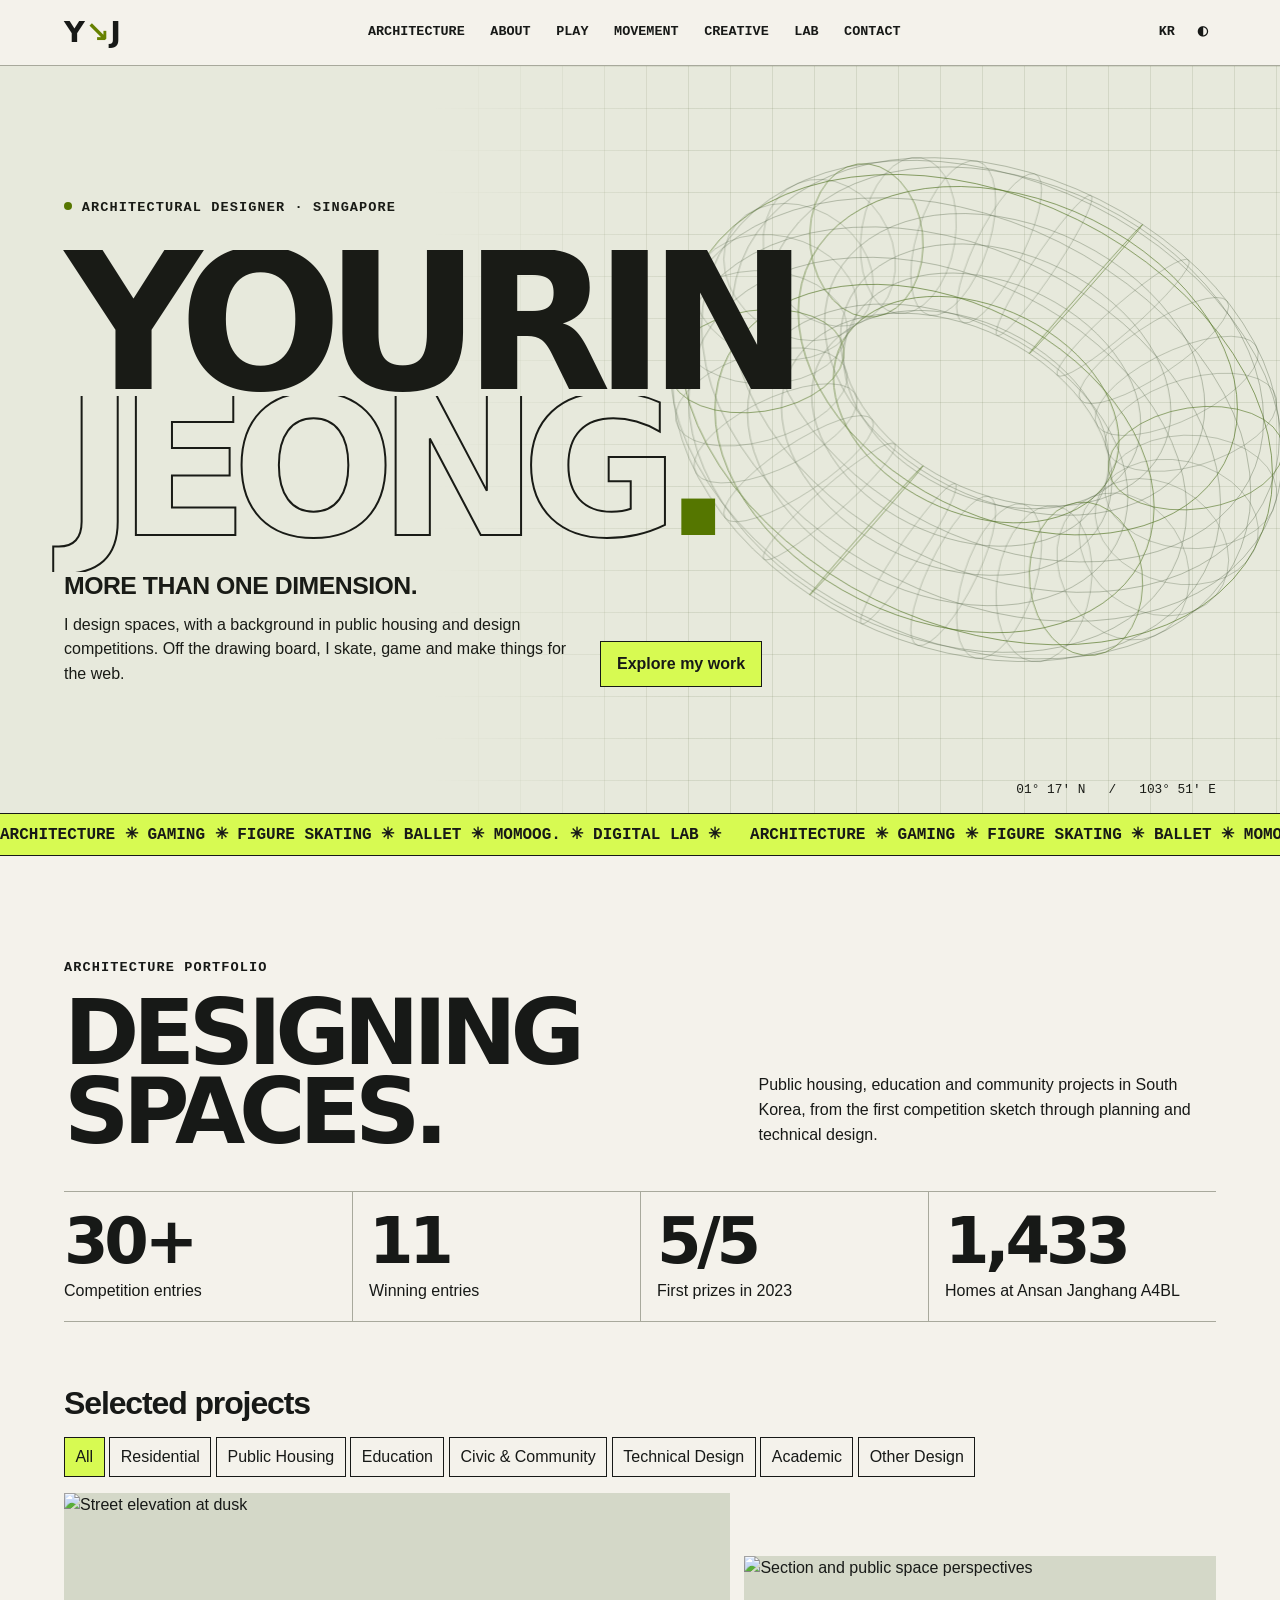
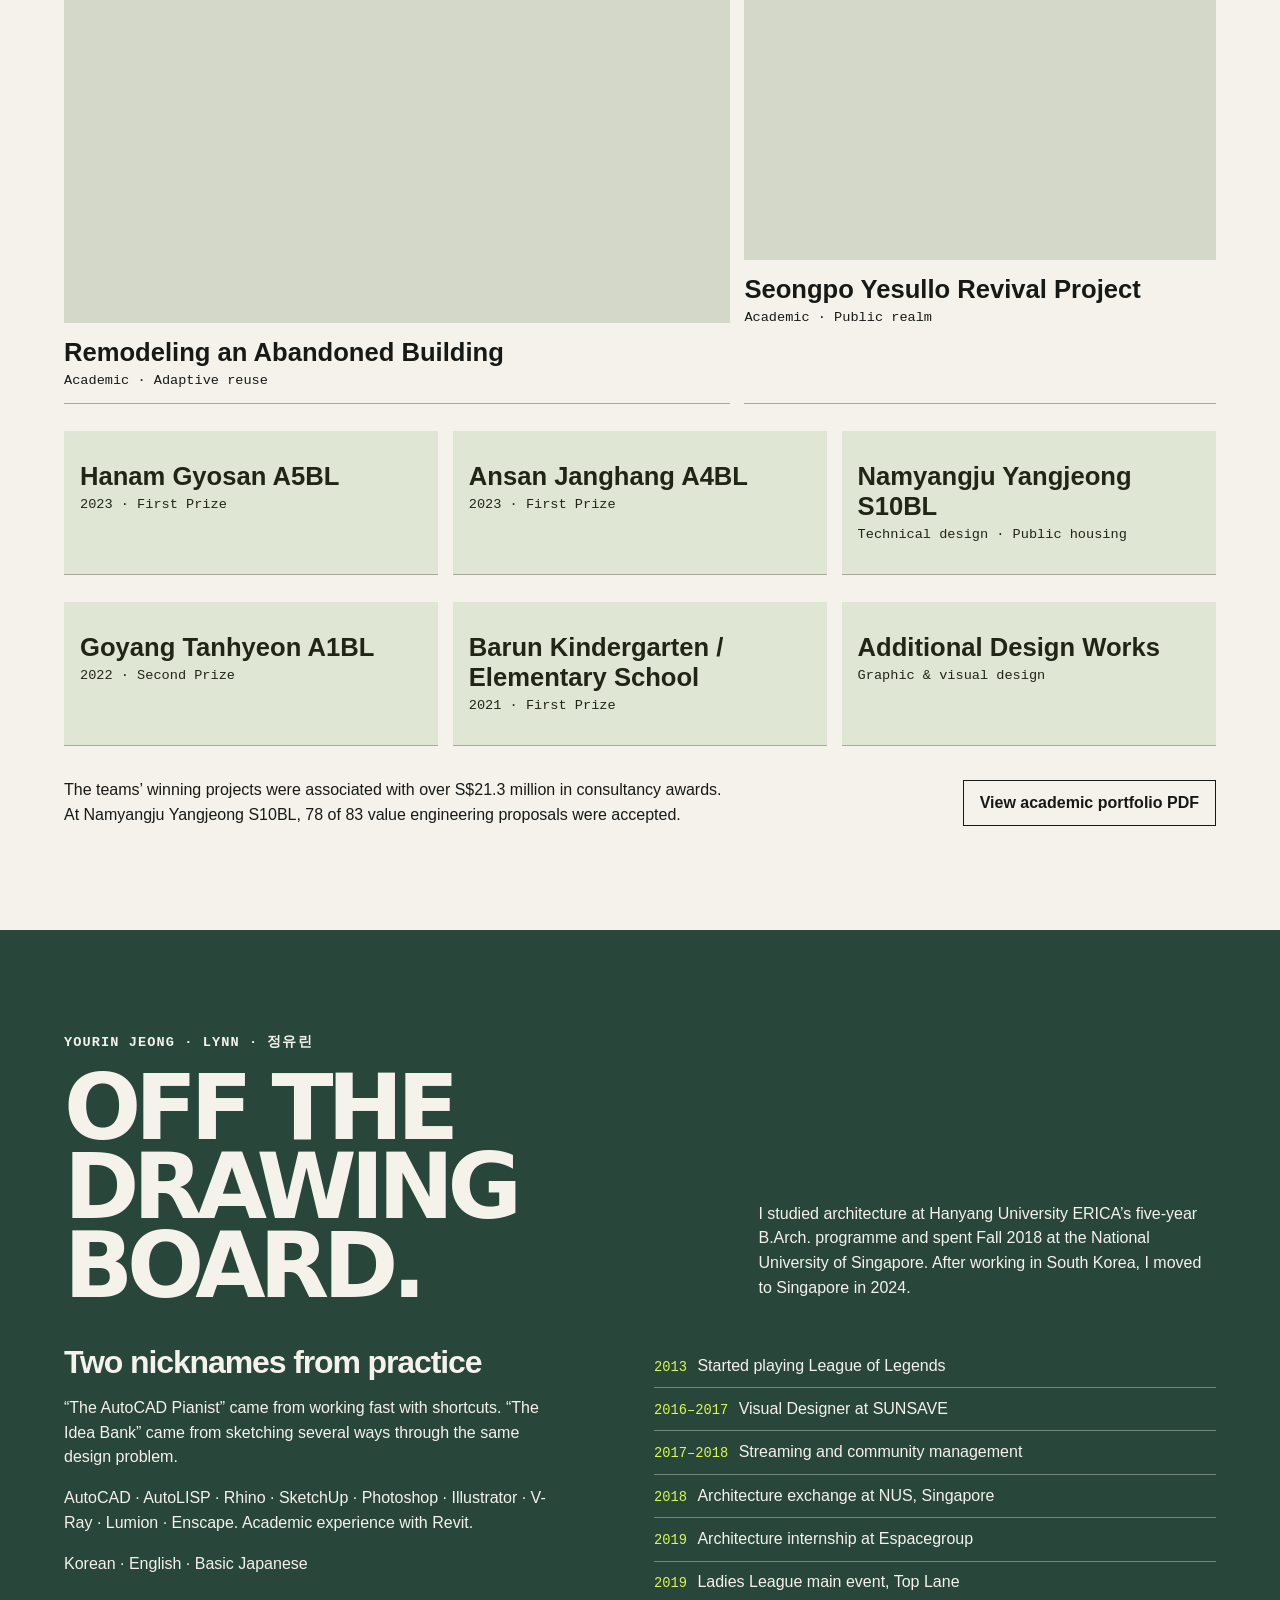
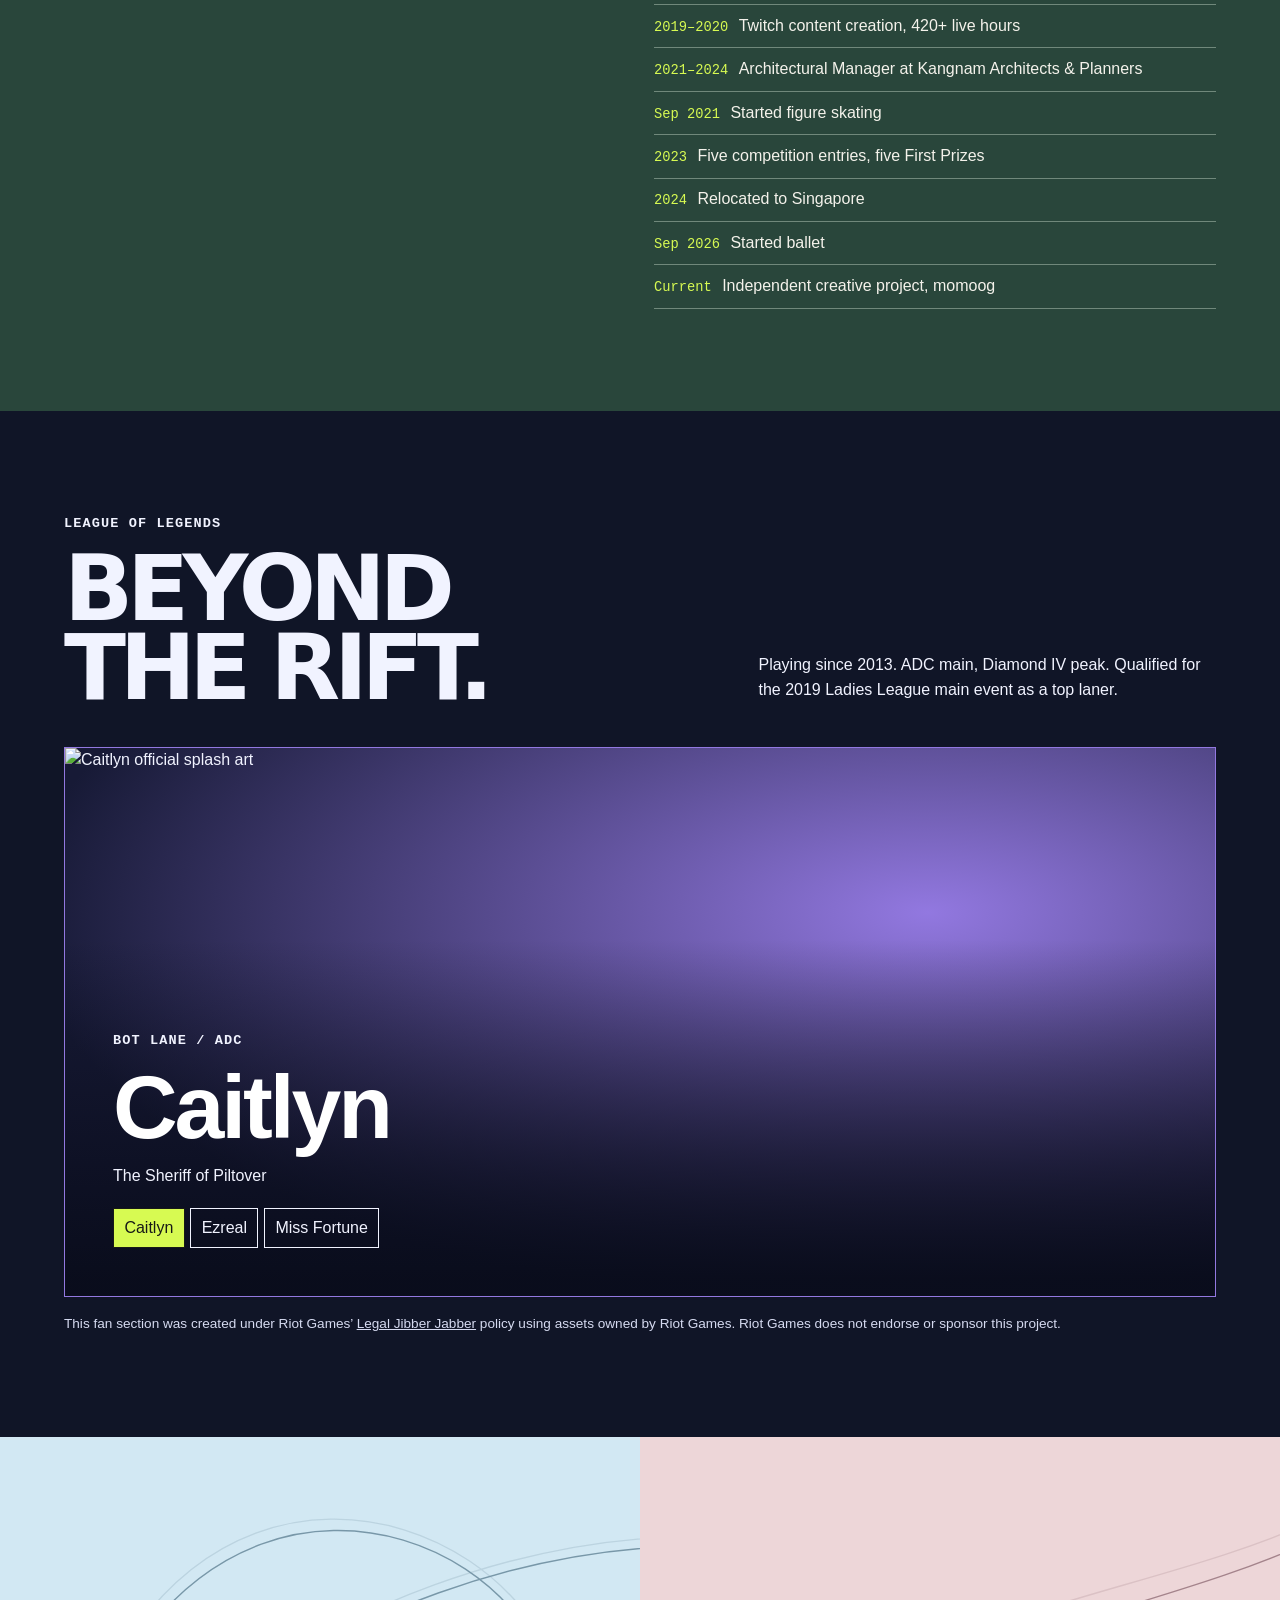
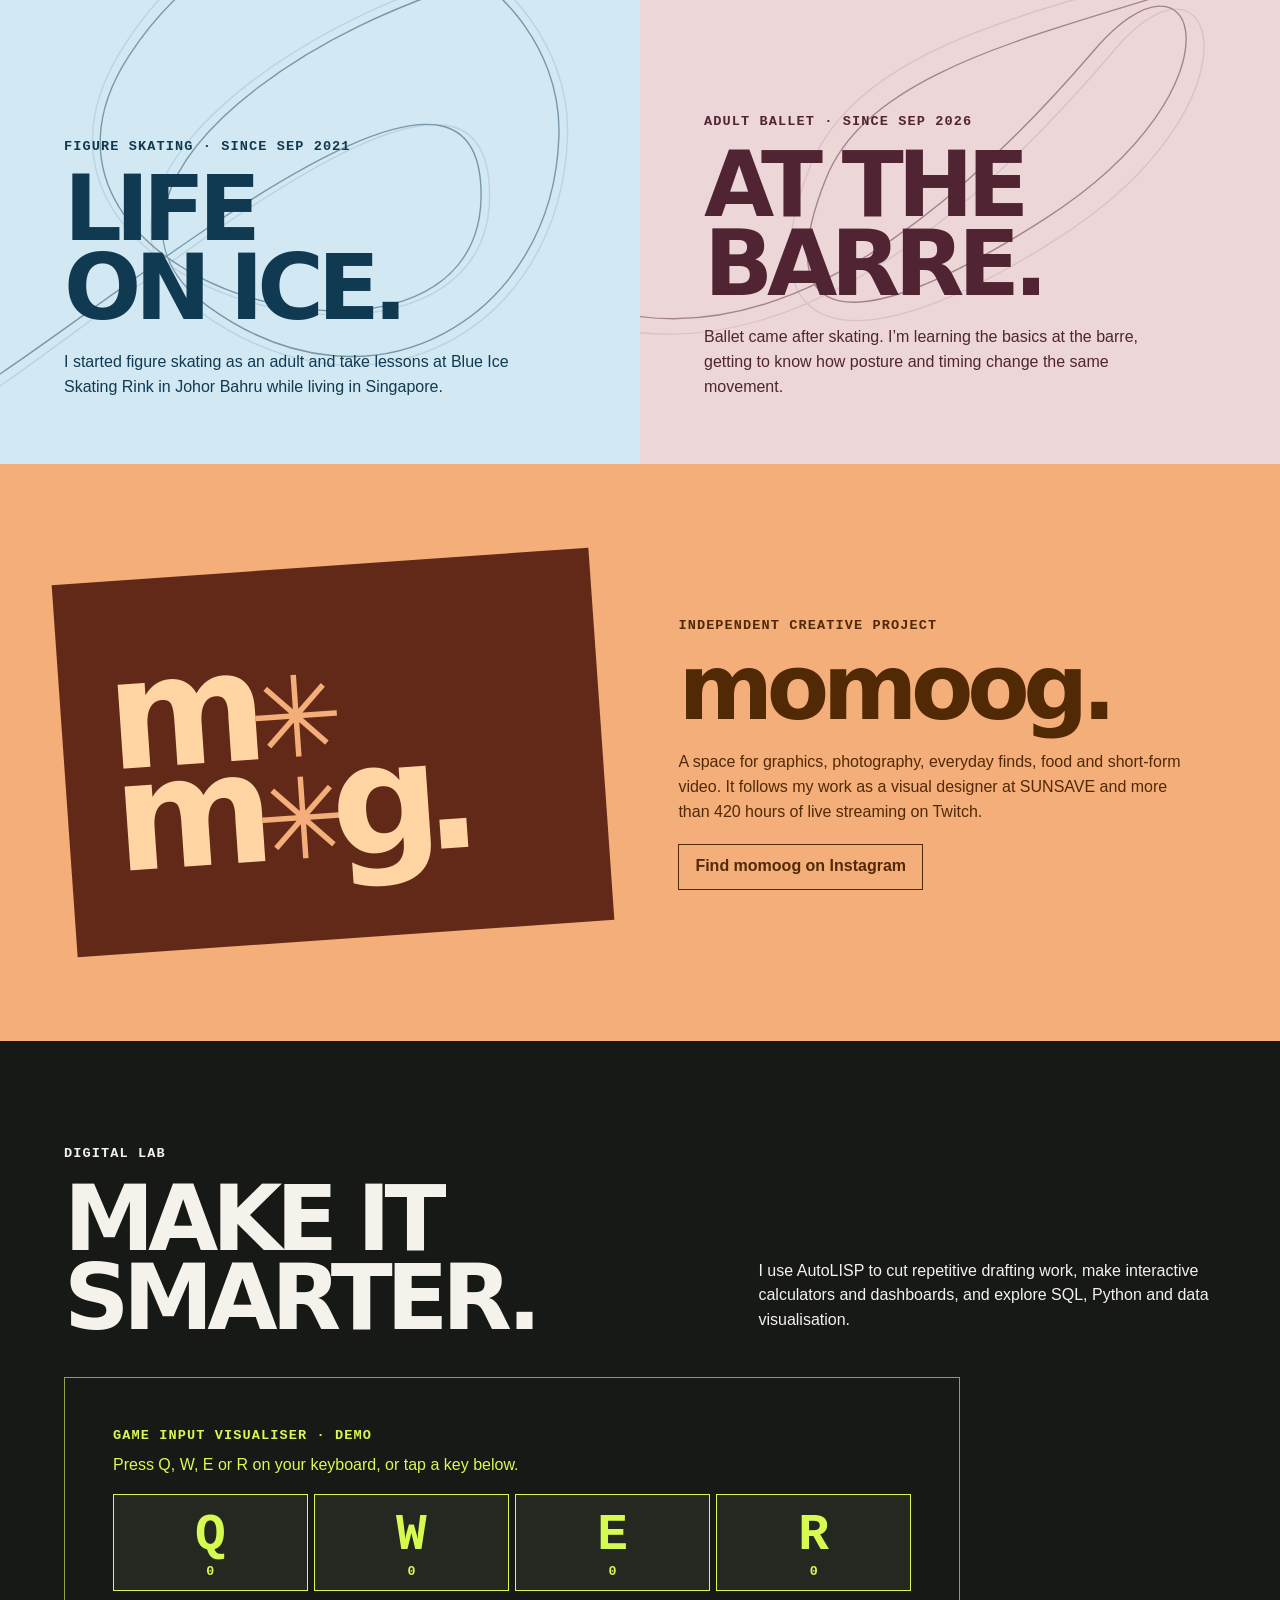
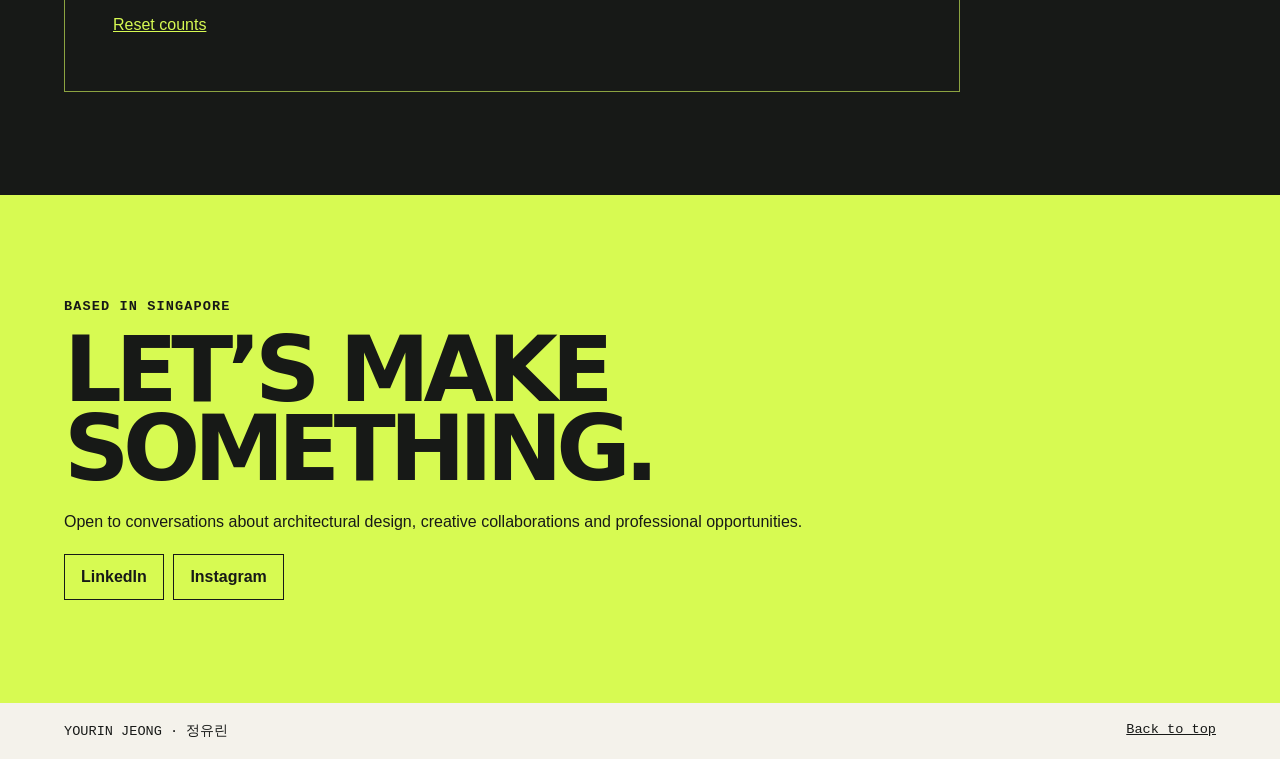
==== index.html @ d17115ce "Publish Yourin Jeong portfolio" ====
<!doctype html><html lang="en"><head>
<meta charset="utf-8"><meta name="viewport" content="width=device-width,initial-scale=1">
<title>Yourin Jeong | Architecture & Creative Work</title>
<meta name="description" content="Yourin Jeong, architectural designer in Singapore. Selected architecture, creative work, movement and digital experiments.">
<meta property="og:title" content="Yourin Jeong — More than one dimension"><meta property="og:description" content="Architecture, movement and creative experiments from Singapore."><meta property="og:image" content="https://buc02146-cmyk.github.io/assets/reuse.webp">
<link rel="icon" href="assets/mark.svg"><link rel="stylesheet" href="style.css"><script src="content.js" defer></script><script src="app.js" defer></script>
</head><body id="top">
<a class="skip" href="#work">Skip to work</a><header class="nav"><a class="logo" href="#top" aria-label="Yourin Jeong home">Y<span>↘</span>J</a><nav id="nav" aria-label="Main"><a href="#work" data-ko="건축">Architecture</a><a href="#about" data-ko="소개">About</a><a href="#play" data-ko="게임">Play</a><a href="#movement" data-ko="움직임">Movement</a><a href="#creative" data-ko="창작">Creative</a><a href="#lab" data-ko="실험실">Lab</a><a href="#contact" data-ko="연락처">Contact</a></nav><div class="controls"><button id="menu" aria-controls="nav" aria-expanded="false">Menu</button><button id="lang" aria-label="한국어로 보기">KR</button><button id="theme" aria-label="Toggle colour theme" aria-pressed="false">◐</button></div><div id="progress"></div></header>
<main>
<section class="hero" aria-labelledby="name">
<div class="hero-art" aria-hidden="true"><canvas id="wire"></canvas></div>
<div class="hero-inner"><p class="eyebrow"><span class="dot"></span><span data-ko="건축 디자이너 · 싱가포르">ARCHITECTURAL DESIGNER · SINGAPORE</span></p><h1 id="name"><span>YOURIN</span><span>JEONG<span class="period">.</span></span></h1><div class="hero-foot"><div><p class="slogan" data-ko="하나의 차원으로는 설명할 수 없는.">MORE THAN ONE DIMENSION.</p><p class="hero-copy" data-ko="공공주택과 설계공모에서 쌓은 경험을 바탕으로 공간을 설계합니다. 도면 밖에서는 얼음 위를 달리고, 게임을 하고, 새로운 도구를 만듭니다.">I design spaces, with a background in public housing and design competitions. Off the drawing board, I skate, game and make things for the web.</p></div><a class="button acid" href="#work" data-ko="건축 작업 보기">Explore my work</a></div></div>
<span class="coordinates" aria-hidden="true">01° 17′ N &nbsp; / &nbsp; 103° 51′ E</span></section>
<div class="ticker" aria-hidden="true"><div>ARCHITECTURE ✳ GAMING ✳ FIGURE SKATING ✳ BALLET ✳ MOMOOG. ✳ DIGITAL LAB ✳ &nbsp; ARCHITECTURE ✳ GAMING ✳ FIGURE SKATING ✳ BALLET ✳ MOMOOG. ✳ DIGITAL LAB ✳ &nbsp;</div></div>
<section id="work" class="section work">
<div class="heading"><p class="eyebrow" data-ko="건축 포트폴리오">ARCHITECTURE PORTFOLIO</p><h2 data-ko="공간을 설계하다.">DESIGNING<br>SPACES.</h2><p data-ko="한국에서 공공주택, 교육시설, 커뮤니티 공간을 설계했습니다. 공모의 첫 스케치부터 계획과 기술 설계까지 참여했습니다.">Public housing, education and community projects in South Korea, from the first competition sketch through planning and technical design.</p></div>
<div class="stats"><div><strong data-count="30" data-tail="+">30+</strong><span data-ko="설계공모 참여">Competition entries</span></div><div><strong data-count="11">11</strong><span data-ko="수상작">Winning entries</span></div><div><strong data-count="5" data-tail="/5">5/5</strong><span data-ko="2023년 공모 1등">First prizes in 2023</span></div><div><strong data-count="1433">1,433</strong><span data-ko="안산 장항 A4BL 세대수">Homes at Ansan Janghang A4BL</span></div></div>
<div class="workbar"><h3 data-ko="선별 프로젝트">Selected projects</h3><div class="filters" id="filters" aria-label="Project categories" hidden></div></div>
<div class="projects" id="projects">
<a class="project feature" href="assets/reuse.webp"><img src="assets/reuse.webp" alt="Academic adaptive reuse proposal at dusk" decoding="async"><span class="project-line"><span>Remodeling an Abandoned Building</span><small>Academic · Adaptive reuse</small></span></a>
<a class="project" href="assets/yesullo.webp"><img src="assets/yesullo.webp" alt="Section and public space illustrations from the Seongpo Yesullo project" loading="lazy"><span class="project-line"><span>Seongpo Yesullo Revival Project</span><small>Academic · Public realm</small></span></a>
<div class="project record"><h3>Competition & technical design</h3><p>Hanam Gyosan A5BL · Ansan Janghang A4BL · Namyangju Yangjeong S10BL · Goyang Tanhyeon A1BL · Barun Kindergarten / Elementary School</p></div>
</div>
<div class="work-note"><p data-ko="수상 프로젝트와 관련된 팀의 설계 용역 계약 규모는 S$2,130만 이상입니다. 남양주 양정 S10BL에서는 VE 제안 83건 중 78건이 채택됐습니다.">The teams’ winning projects were associated with over S$21.3 million in consultancy awards. At Namyangju Yangjeong S10BL, 78 of 83 value engineering proposals were accepted.</p><a class="button" href="portfolio.pdf" data-ko="학부 작품 PDF 보기">View academic portfolio PDF</a></div>
</section>
<section id="about" class="section about"><div class="heading"><p class="eyebrow" data-ko="정유린 · Lynn">YOURIN JEONG · LYNN · 정유린</p><h2 data-ko="도면 안팎의 이야기.">OFF THE<br>DRAWING BOARD.</h2><p data-ko="한양대학교 ERICA에서 5년제 건축학을 전공했고, 2018년 NUS 교환학생으로 처음 싱가포르에서 공부했습니다. 한국에서 건축 실무를 쌓은 뒤 2024년 싱가포르로 이주했습니다.">I studied architecture at Hanyang University ERICA’s five-year B.Arch. programme and spent Fall 2018 at the National University of Singapore. After working in South Korea, I moved to Singapore in 2024.</p></div>
<div class="about-grid"><div><h3 data-ko="실무에서 얻은 두 별명">Two nicknames from practice</h3><p data-ko="‘AutoCAD 피아니스트’는 단축키를 빠르게 다루는 데서, ‘아이디어 뱅크’는 하나의 설계 문제에 여러 대안을 제시하는 데서 얻은 별명입니다.">“The AutoCAD Pianist” came from working fast with shortcuts. “The Idea Bank” came from sketching several ways through the same design problem.</p><p data-ko="AutoCAD · AutoLISP · Rhino · SketchUp · Photoshop · Illustrator · V-Ray · Lumion · Enscape. Revit은 학부에서 사용했습니다.">AutoCAD · AutoLISP · Rhino · SketchUp · Photoshop · Illustrator · V-Ray · Lumion · Enscape. Academic experience with Revit.</p><p data-ko="한국어 · 영어 · 일본어 기초">Korean · English · Basic Japanese</p></div><ol class="timeline" id="timeline"><li>2018 — NUS architecture exchange</li><li>2021–2024 — Architectural Manager, Kangnam Architects &amp; Planners</li><li>2024 — Relocated to Singapore</li></ol></div></section>
<section id="play" class="section play"><div class="heading"><p class="eyebrow">LEAGUE OF LEGENDS</p><h2 data-ko="소환사의 협곡에서.">BEYOND<br>THE RIFT.</h2><p data-ko="2013년부터 플레이한 원딜 유저. 최고 티어는 다이아몬드 IV. 2019 레이디스 리그 본선에는 탑 라이너로 진출했습니다.">Playing since 2013. ADC main, Diamond IV peak. Qualified for the 2019 Ladies League main event as a top laner.</p></div>
<div class="champ" id="champ"><img id="splash" src="assets/Caitlyn.jpg" alt="Caitlyn official splash art" loading="lazy"><div class="champ-info"><p class="eyebrow">BOT LANE / ADC</p><h3 id="champ-name">Caitlyn</h3><p id="champ-title">The Sheriff of Piltover</p><div id="champ-tabs" aria-label="Champion selection"><button data-champ="0" aria-pressed="true">Caitlyn</button><button data-champ="1" aria-pressed="false">Ezreal</button><button data-champ="2" aria-pressed="false">Miss Fortune</button></div></div></div>
<p class="credit">This fan section was created under Riot Games’ <a href="https://www.riotgames.com/en/legal">Legal Jibber Jabber</a> policy using assets owned by Riot Games. Riot Games does not endorse or sponsor this project.</p></section>
<section id="movement" class="movement" aria-label="Movement"><article class="movement-panel ice"><svg viewBox="0 0 600 550" aria-hidden="true"><path class="trace" pathLength="1" d="M-40 510C98 429 454 113 451 319S-22 405 121 186 529 91 524 261 349 533 195 421 331 99 622 84"/><path d="M-40 522C99 438 461 110 459 319S-30 415 113 182 539 84 532 263 350 543 187 426 328 90 622 75"/></svg><div><p class="eyebrow" data-ko="피겨스케이팅 · 2021년 9월부터">FIGURE SKATING · SINCE SEP 2021</p><h2 data-ko="얼음 위에서.">LIFE<br>ON ICE.</h2><p data-ko="성인이 되어 피겨스케이팅을 시작했습니다. 지금은 싱가포르에 살며 조호바루의 Blue Ice Skating Rink에서도 레슨을 받고 있습니다.">I started figure skating as an adult and take lessons at Blue Ice Skating Rink in Johor Bahru while living in Singapore.</p><div id="ice-media"></div></div></article>
<article class="movement-panel ballet"><svg viewBox="0 0 600 550" aria-hidden="true"><path class="trace" pathLength="1" d="M-60 415Q152 499 424 183C524 64 573 214 381 338S122 433 174 302 470 155 639 74"/><path d="M-60 433Q166 508 442 184C540 64 592 229 392 357S101 447 157 296 468 137 639 56"/></svg><div><p class="eyebrow" data-ko="성인 취미 발레 · 2026년 9월부터">ADULT BALLET · SINCE SEP 2026</p><h2 data-ko="바 앞에서.">AT THE<br>BARRE.</h2><p data-ko="피겨에 이어 발레를 배우기 시작했습니다. 바를 잡고 기본 동작부터 연습하며, 같은 움직임도 자세와 타이밍에 따라 어떻게 달라지는지 배웁니다.">Ballet came after skating. I’m learning the basics at the barre, getting to know how posture and timing change the same movement.</p><div id="ballet-media"></div></div></article></section>
<section id="creative" class="section creative"><div class="momoog-mark" aria-hidden="true">m<span>✳</span><br>m<span>✳</span>g.</div><div><p class="eyebrow" data-ko="독립 창작 프로젝트">INDEPENDENT CREATIVE PROJECT</p><h2>momoog.</h2><p data-ko="그래픽, 사진, 일상, 맛집 이야기와 짧은 영상을 탐색하는 개인 프로젝트입니다. SUNSAVE의 그래픽 디자인과 트위치에서 420시간 넘게 방송한 경험을 이어가고 있습니다.">A space for graphics, photography, everyday finds, food and short-form video. It follows my work as a visual designer at SUNSAVE and more than 420 hours of live streaming on Twitch.</p><a class="button" href="https://www.instagram.com/momoog.official/" data-ko="인스타그램에서 momoog 보기">Find momoog on Instagram</a><div id="creative-media"></div></div></section>
<section id="lab" class="section lab"><div class="heading"><p class="eyebrow" data-ko="디지털 실험실">DIGITAL LAB</p><h2 data-ko="작업을 더 가볍게.">MAKE IT<br>SMARTER.</h2><p data-ko="반복 작업은 AutoLISP로 줄이고, 인터랙티브 계산기와 대시보드를 만듭니다. 요즘은 SQL, Python, 데이터 시각화를 탐색하고 있습니다.">I use AutoLISP to cut repetitive drafting work, make interactive calculators and dashboards, and explore SQL, Python and data visualisation.</p></div><div class="terminal"><p class="eyebrow" data-ko="게임 입력 시각화 · 데모">GAME INPUT VISUALISER · DEMO</p><p data-ko="키보드에서 Q, W, E, R을 누르거나 화면의 키를 눌러보세요.">Press Q, W, E or R on your keyboard, or tap a key below.</p><div class="keys" id="keys"><button data-key="q">Q <output>0</output></button><button data-key="w">W <output>0</output></button><button data-key="e">E <output>0</output></button><button data-key="r">R <output>0</output></button></div><button class="reset" id="reset" data-ko="초기화">Reset counts</button></div></section>
<section id="contact" class="section contact"><p class="eyebrow" data-ko="싱가포르">BASED IN SINGAPORE</p><h2 data-ko="함께 만들어봐요.">LET’S MAKE<br>SOMETHING.</h2><p data-ko="건축 설계, 창작 협업, 새로운 기회에 관한 이야기를 환영합니다.">Open to conversations about architectural design, creative collaborations and professional opportunities.</p><div class="contact-links"><a class="button" href="https://www.linkedin.com/in/ACoAAE6QV5EBPHzbBhQx0QETG3s3f_6FghobrFA/">LinkedIn</a><a class="button" href="https://www.instagram.com/momoog.official/">Instagram</a></div></section>
</main><footer><span>YOURIN JEONG · 정유린</span><a href="#top" data-ko="맨 위로">Back to top</a></footer>
<dialog id="detail" aria-labelledby="detail-title"><div class="dialog-bar"><button id="close" data-ko="닫기">Close</button></div><div id="detail-body"></div></dialog>
<dialog id="lightbox" aria-label="Project image gallery"><div class="dialog-bar"><button id="prev" aria-label="Previous image">←</button><output id="image-count"></output><button id="next" aria-label="Next image">→</button><button id="zoom" aria-pressed="false" data-ko="확대">Zoom</button><button id="full" data-ko="전체 화면">Fullscreen</button><button id="exit-gallery" data-ko="닫기">Close</button></div><div id="image-view"><img id="large-image" alt=""></div></dialog>
</body></html>
---- style.css ----
:root{color-scheme:light;--paper:#f4f2eb;--ink:#171917;--accent:#d7fa52;--rule:#a8a99c;--gutter:clamp(1.2rem,5vw,6rem);--display:"Arial Black","DejaVu Sans",Arial,sans-serif;--mono:"IBM Plex Mono","Courier New",monospace}
:root[data-theme=dark]{color-scheme:dark;--paper:#181b18;--ink:#f4f2eb;--rule:#62665b}
*{box-sizing:border-box}html{scroll-behavior:smooth;scroll-padding-top:5rem}body{margin:0;background:var(--paper);color:var(--ink);font:1rem/1.55 Arial,"Noto Sans KR",sans-serif}h1,h2,h3,p,figure{margin:0}a{color:inherit}img{display:block;width:100%;height:auto}button{cursor:pointer;font:inherit;color:inherit}button:focus-visible,a:focus-visible{outline:3px solid #5587e2;outline-offset:4px}[hidden]{display:none!important}.skip{position:fixed;z-index:50;left:1rem;top:-4rem;background:var(--accent);color:#171917;padding:.7rem}.skip:focus{top:1rem}
.nav{position:sticky;top:0;z-index:5;min-height:66px;display:flex;align-items:center;justify-content:space-between;gap:1rem;padding:.5rem var(--gutter);border-bottom:1px solid var(--rule);background:var(--paper)}.logo{font:900 1.8rem/1 var(--display);letter-spacing:-.1em;text-decoration:none;white-space:nowrap}.logo span{color:#668100;margin:0 .12em}.nav nav,.controls{display:flex;align-items:center;gap:clamp(.6rem,2vw,1.75rem)}.controls{gap:.35rem}.nav nav a,.controls button{font:700 .84rem/1.1 var(--mono);text-transform:uppercase;text-decoration:none}.nav nav a:hover,.nav nav a[aria-current]{text-decoration:underline;text-underline-offset:.33em}.controls button{background:transparent;border:1px solid transparent;padding:.55rem .45rem}.controls button:hover{border-color:var(--rule)}#menu{display:none}#progress{position:absolute;bottom:-1px;left:0;right:0;height:3px;background:#91b300;transform:scaleX(0);transform-origin:left;pointer-events:none}
.hero{min-height:min(760px,83svh);position:relative;isolation:isolate;overflow:hidden;padding:clamp(2rem,5vw,5rem) var(--gutter) 3.6rem;display:grid;align-items:center;background:#e7e9dc;color:#191b16}.hero-art{position:absolute;z-index:-1;inset:0 0 0 34%;background-image:linear-gradient(#65734b26 1px,transparent 1px),linear-gradient(90deg,#65734b26 1px,transparent 1px);background-size:42px 42px;mask-image:linear-gradient(90deg,transparent,#000 30%);border-left:1px solid #65734b40}.hero-art canvas{width:100%;height:100%;display:block}.hero-inner{width:min(100%,95rem);margin:auto}.eyebrow{font:700 .85rem/1.4 var(--mono);letter-spacing:.08em;text-transform:uppercase}.dot{display:inline-block;width:.6em;height:.6em;border-radius:100%;background:#567600;margin-right:.6rem;vertical-align:.1em}.hero h1{font:900 clamp(4.5rem,15vw,15rem)/.76 var(--display);letter-spacing:-.09em;margin:.17em 0 .13em;width:max-content;max-width:100%}.hero h1>span{display:block;animation:reveal .85s cubic-bezier(.16,1,.3,1) both}.hero h1>span+span{animation-delay:.12s;color:transparent;-webkit-text-stroke:2px #191b16}.period{color:#557600;-webkit-text-stroke:0}.hero-foot{display:flex;align-items:end;gap:1.5rem;flex-wrap:wrap}.slogan{font-size:clamp(1rem,2vw,1.55rem);font-weight:900;letter-spacing:-.02em}.hero-copy{max-width:32rem;margin-top:.45rem}.coordinates{position:absolute;bottom:1rem;right:var(--gutter);font:.8rem var(--mono)}.button{display:inline-flex;align-items:center;min-height:44px;border:1px solid currentColor;text-decoration:none;padding:.6rem 1rem;font-weight:700;transition:transform .2s,box-shadow .2s}.button:hover{transform:translate(-3px,-3px);box-shadow:3px 3px 0 currentColor}.acid{color:#171917;background:var(--accent)}.ticker{overflow:hidden;background:var(--accent);color:#171917;border-block:1px solid #171917;padding:.65rem 0;font:700 1rem var(--mono);white-space:nowrap}.ticker div{width:max-content;animation:ticker 32s linear infinite}.ticker:hover div{animation-play-state:paused}@keyframes ticker{to{transform:translateX(-50%)}}@keyframes reveal{from{clip-path:inset(100% 0 0);transform:translateY(20%)}to{clip-path:inset(0 -10% -20%);transform:translateY(0)}}
.section{padding:clamp(3.6rem,8vw,9rem) var(--gutter)}.heading{display:grid;grid-template-columns:1.35fr 1fr;gap:1rem 6vw;align-items:end;margin-bottom:2.5rem}.heading>.eyebrow{grid-column:1/-1}.heading>p:last-child{max-width:30rem;padding-bottom:.25rem}h2{font:900 clamp(2.75rem,7.1vw,8rem)/.87 var(--display);letter-spacing:-.07em;overflow-wrap:anywhere}h3{font-size:clamp(1.3rem,2.5vw,2.4rem);line-height:1.1;letter-spacing:-.035em}.stats{display:grid;grid-template-columns:repeat(4,1fr);border-block:1px solid var(--rule);margin-bottom:4rem}.stats div{min-width:0;padding:.8rem 1rem 1.1rem 0}.stats div+div{border-left:1px solid var(--rule);padding-left:1rem}.stats strong{display:block;font:900 clamp(2.1rem,5vw,5.6rem)/1.15 var(--display);letter-spacing:-.065em}.stats span{display:block}.workbar{display:flex;align-items:center;justify-content:space-between;flex-wrap:wrap;gap:1rem;margin-bottom:1rem}.filters{display:flex;flex-wrap:wrap;gap:.3rem}.filters button,.champ button,.dialog-bar button{background:none;border:1px solid currentColor;min-height:40px;padding:.4rem .65rem}.filters button[aria-pressed=true],.champ button[aria-pressed=true]{background:var(--accent);color:#171917;border-color:#171917}.projects{display:grid;grid-template-columns:repeat(12,1fr);gap:1.7rem .9rem}.project{grid-column:span 4;display:block;color:inherit;text-decoration:none;min-width:0;border:0;border-bottom:1px solid var(--rule);background:none;text-align:left;padding:0}.project.feature{grid-column:span 7}.project.secondary{grid-column:span 5}.project img{aspect-ratio:1.55;object-fit:cover;background:#d4d8c8;transition:filter .35s}.project:hover img{filter:saturate(1.25) contrast(1.05)}.project-line{display:flex;flex-direction:column;gap:.3rem;padding:.85rem 0;font-weight:700;font-size:clamp(1.05rem,2vw,1.65rem);line-height:1.18}.project-line small{font:400 .85rem/1.3 var(--mono)}.project.record{background:#e0e6d4;color:#202516;padding:1rem;min-height:9rem;display:flex;flex-direction:column;justify-content:space-between}.project.record:hover{background:#d7fa52}.work-note{display:flex;align-items:center;justify-content:space-between;gap:1.5rem;flex-wrap:wrap;margin-top:2rem}.work-note p{max-width:42rem}.about{background:#29463b;color:#f4f2eb}.about-grid{display:grid;grid-template-columns:.85fr 1fr;gap:6vw}.about-grid p{max-width:36rem;margin:1rem 0}.timeline{margin:0;list-style:none;padding:0 0 0 1.2rem;position:relative}.timeline:before{content:"";position:absolute;left:0;top:0;bottom:0;width:1px;background:var(--accent);transform-origin:top;transform:scaleY(var(--line,1))}.timeline li{padding:.55rem 0;border-bottom:1px solid #c0d5c477}.timeline time{font:.86rem var(--mono);color:var(--accent);margin-right:.65rem}
.play{background:#101527;color:#f1f3ff}.champ{position:relative;isolation:isolate;min-height:clamp(22rem,43vw,42rem);display:flex;align-items:end;border:1px solid var(--champ-color,#8f72dc);overflow:hidden;background:radial-gradient(ellipse at 75% 30%,var(--champ-color,#8f72dc),#171a36 74%)}.champ img{position:absolute;inset:0;z-index:-2;width:100%;height:100%;object-fit:cover;object-position:center 31%}.champ:after{content:"";position:absolute;inset:0;z-index:-1;background:linear-gradient(0deg,#090c1bf5 3%,#090c1ba0 25%,transparent 65%)}.champ-info{padding:clamp(1rem,4vw,3rem);width:100%}.champ h3{font-size:clamp(2.6rem,7vw,7rem);color:#fff}.champ p{margin:.5rem 0}.champ button{margin:.7rem .35rem 0 0}.credit{margin-top:1rem;font-size:.85rem;color:#d5daf0}.movement{display:grid;grid-template-columns:1fr 1fr}.movement-panel{min-height:clamp(25rem,49vw,52rem);padding:var(--gutter);display:flex;position:relative;isolation:isolate;overflow:hidden;align-items:end}.movement-panel svg{position:absolute;inset:0;z-index:-1;width:100%;height:100%;fill:none;stroke:currentColor;stroke-width:1.3;opacity:.46}.movement-panel svg path+path{opacity:.25}.motion .trace{stroke-dasharray:1;stroke-dashoffset:1;transition:stroke-dashoffset 2s ease}.motion .seen .trace{stroke-dashoffset:0}.movement-panel h2,.creative h2,.contact h2{margin:.15em 0 .25em}.movement-panel p:last-of-type{max-width:28rem}.ice{background:#d2e8f3;color:#103a52}.ballet{background:#edd6d8;color:#502433}.creative{display:grid;grid-template-columns:1fr 1fr;align-items:center;gap:clamp(2rem,6vw,8rem);background:#f4ae7a;color:#512905}.creative p:not(.eyebrow){max-width:32rem;margin-bottom:1.2rem}.momoog-mark{background:#632918;color:#ffd5a3;padding:.55em .3em;font:900 clamp(3rem,12vw,14rem)/.66 var(--display);letter-spacing:-.12em;transform:rotate(-4deg);overflow:hidden}.momoog-mark span{color:#f4ae7a;font-size:.73em}.media-set{display:grid;gap:1rem;margin-top:1rem}.media-set video,.media-set img{max-width:100%;width:100%}.lab{background:#171917;color:#f4f2eb}.terminal{border:1px solid #8ca341;padding:clamp(1rem,4vw,3rem);color:var(--accent);max-width:56rem}.terminal p+p{margin-top:.5rem}.keys{display:grid;grid-template-columns:repeat(4,1fr);gap:.4rem;margin:1rem 0}.keys button{min-width:0;background:#242821;color:var(--accent);border:1px solid currentColor;padding:.7rem .2rem;font:700 clamp(1.2rem,4vw,3.5rem) var(--mono)}.keys button.active{background:var(--accent);color:#171917;transform:translateY(3px)}.keys output{display:block;font-size:.83rem}.reset{background:none;border:0;padding:.35rem 0;text-decoration:underline}.contact{background:var(--accent);color:#171917}.contact-links{display:flex;gap:.6rem;margin-top:1.2rem}footer{padding:1.2rem var(--gutter);display:flex;gap:.8rem;justify-content:space-between;font:.85rem var(--mono)}
dialog{color:var(--ink);background:var(--paper);border:1px solid var(--rule);width:min(calc(100% - 2rem),62rem);max-height:90dvh;padding:0;overscroll-behavior:contain}dialog[open]{animation:dialog-in .25s ease-out}@keyframes dialog-in{from{opacity:0;transform:translateY(.6rem)}}dialog::backdrop{background:#0b1012d4}.dialog-bar{display:flex;justify-content:flex-end;align-items:center;flex-wrap:wrap;gap:.4rem;position:sticky;top:0;padding:.45rem;background:var(--paper);z-index:1;border-bottom:1px solid var(--rule)}#detail-body{padding:clamp(1rem,4vw,3rem)}#detail-body h3,#detail-body p{margin-bottom:.8rem}.detail-media{display:grid;gap:1rem}.detail-media button{border:0;padding:0;background:none;text-align:left}.detail-media span{display:block;padding:.25rem 0}#lightbox{width:min(calc(100% - 1rem),95vw)}#image-view{overflow:auto;max-height:75dvh;touch-action:pan-x pan-y}#image-view img{max-height:75dvh;object-fit:contain}#image-view.zoomed img{width:170%;max-width:none;max-height:none;cursor:grab}#lightbox:fullscreen{width:100%;height:100%;max-width:none;max-height:none}#lightbox:fullscreen #image-view{max-height:calc(100dvh - 55px)}.motion .image-enter{animation:reveal .7s ease both}
@media(max-width:900px){#menu{display:block}.nav nav{display:none;position:absolute;left:0;right:0;top:100%;background:var(--paper);padding:1rem var(--gutter);border-bottom:1px solid var(--rule);flex-wrap:wrap}.nav nav.open{display:flex}.nav nav a{padding:.6rem}.project{grid-column:span 6}}
@media(max-width:640px){.hero{min-height:34rem}.hero h1{font-size:clamp(4.1rem,19vw,8rem)}.hero-art{inset:0 0 0 13%;opacity:.58}.heading,.about-grid,.movement,.creative{grid-template-columns:1fr}.heading>p:last-child{padding:0}.stats{grid-template-columns:1fr 1fr;margin-bottom:2.5rem}.stats div:nth-child(3){border-left:0;padding-left:0}.stats div:nth-child(n+3){border-top:1px solid var(--rule)}.project.feature,.project.secondary{grid-column:1/-1}.project.record{min-height:8rem}.project.record small{overflow-wrap:anywhere}.movement-panel{padding-block:5rem}.momoog-mark{max-width:20rem}footer{font-size:.76rem}}
@media(prefers-reduced-motion:reduce){*,*::before,*::after{animation-duration:.01ms!important;transition-duration:.01ms!important;scroll-behavior:auto!important}}
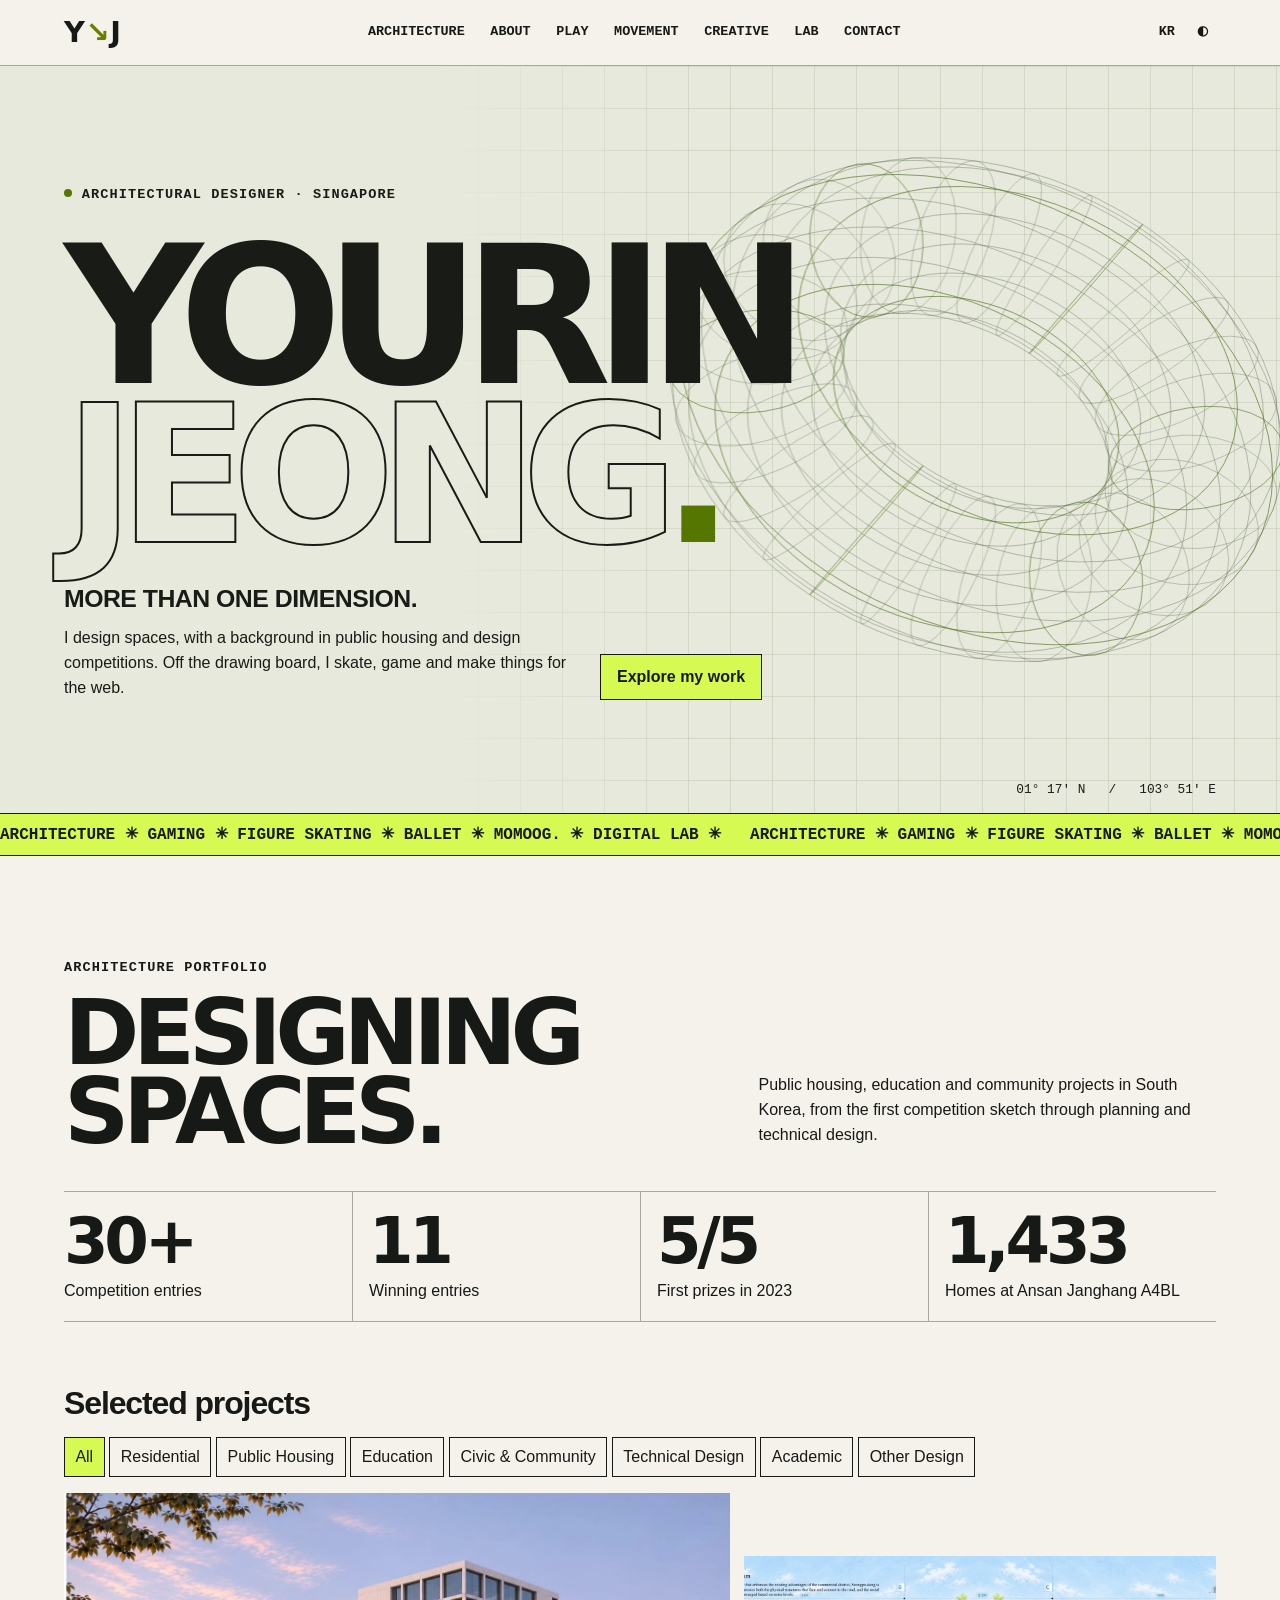
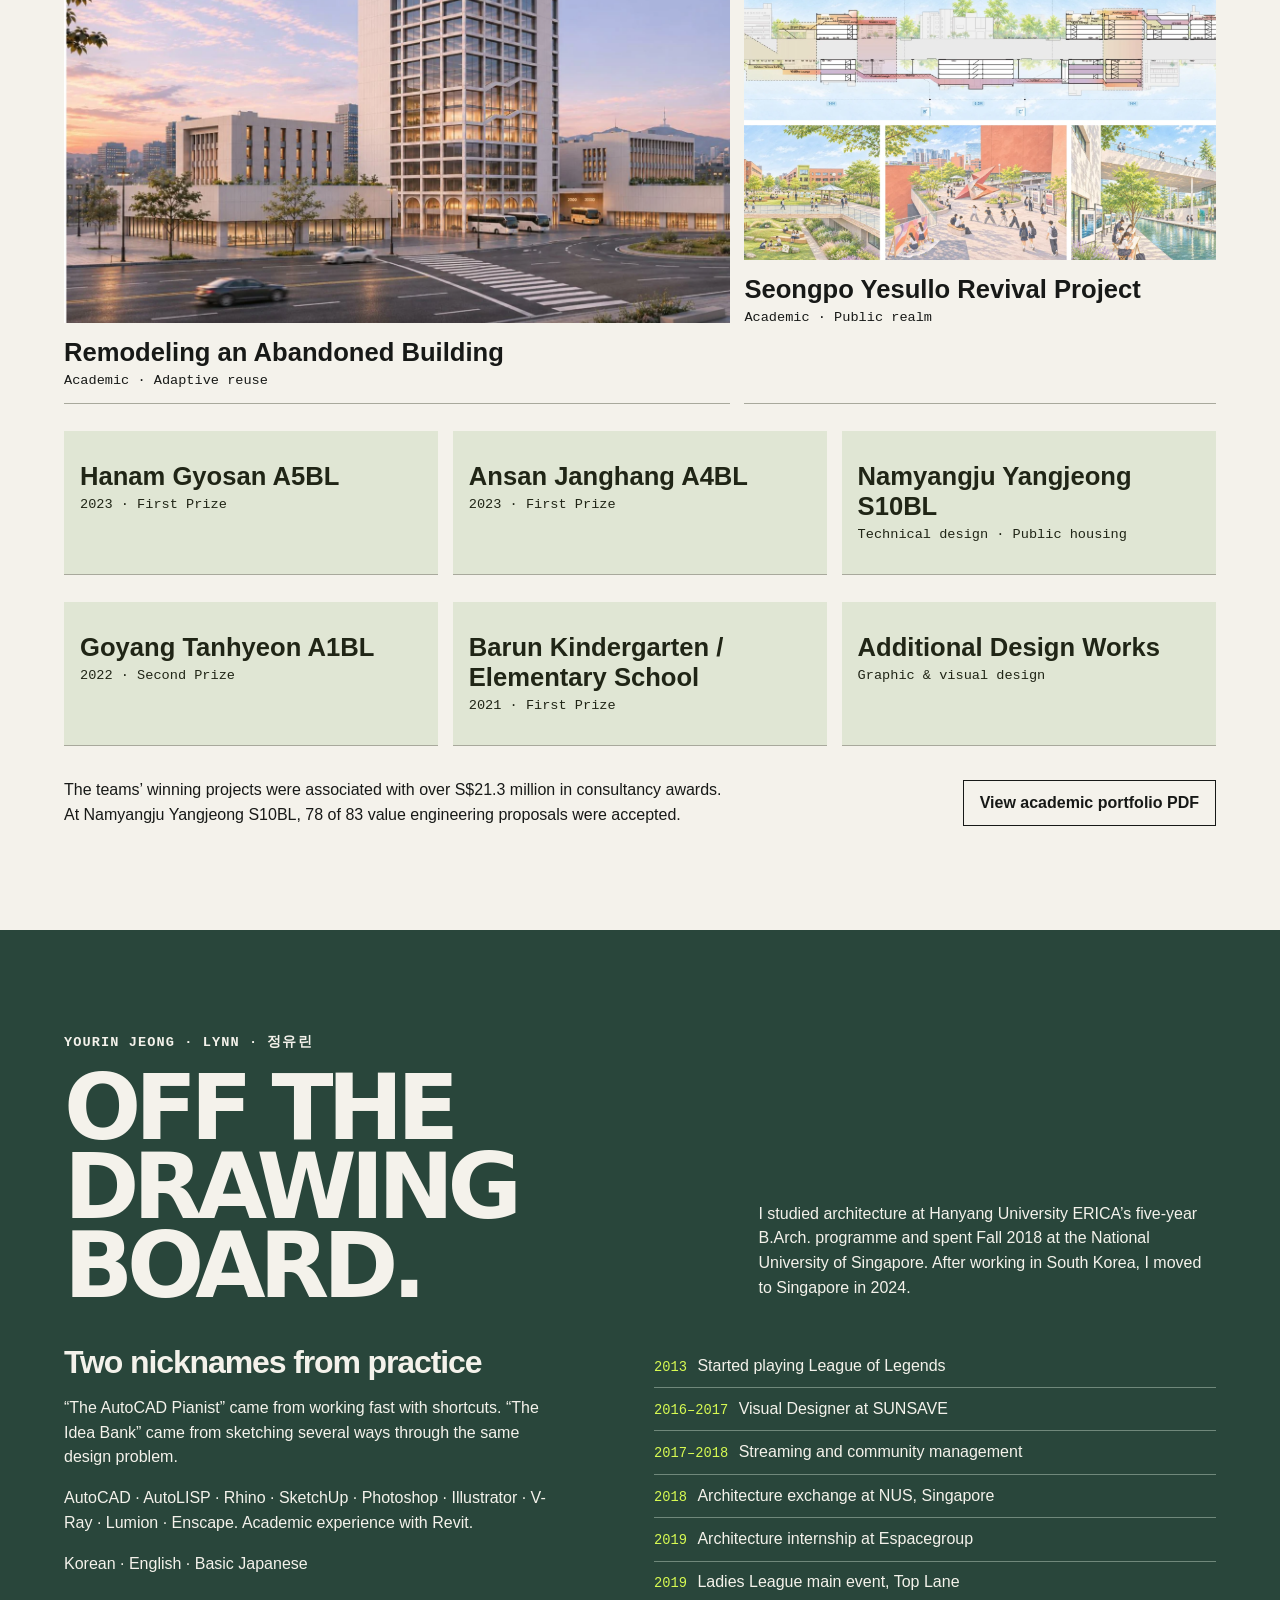
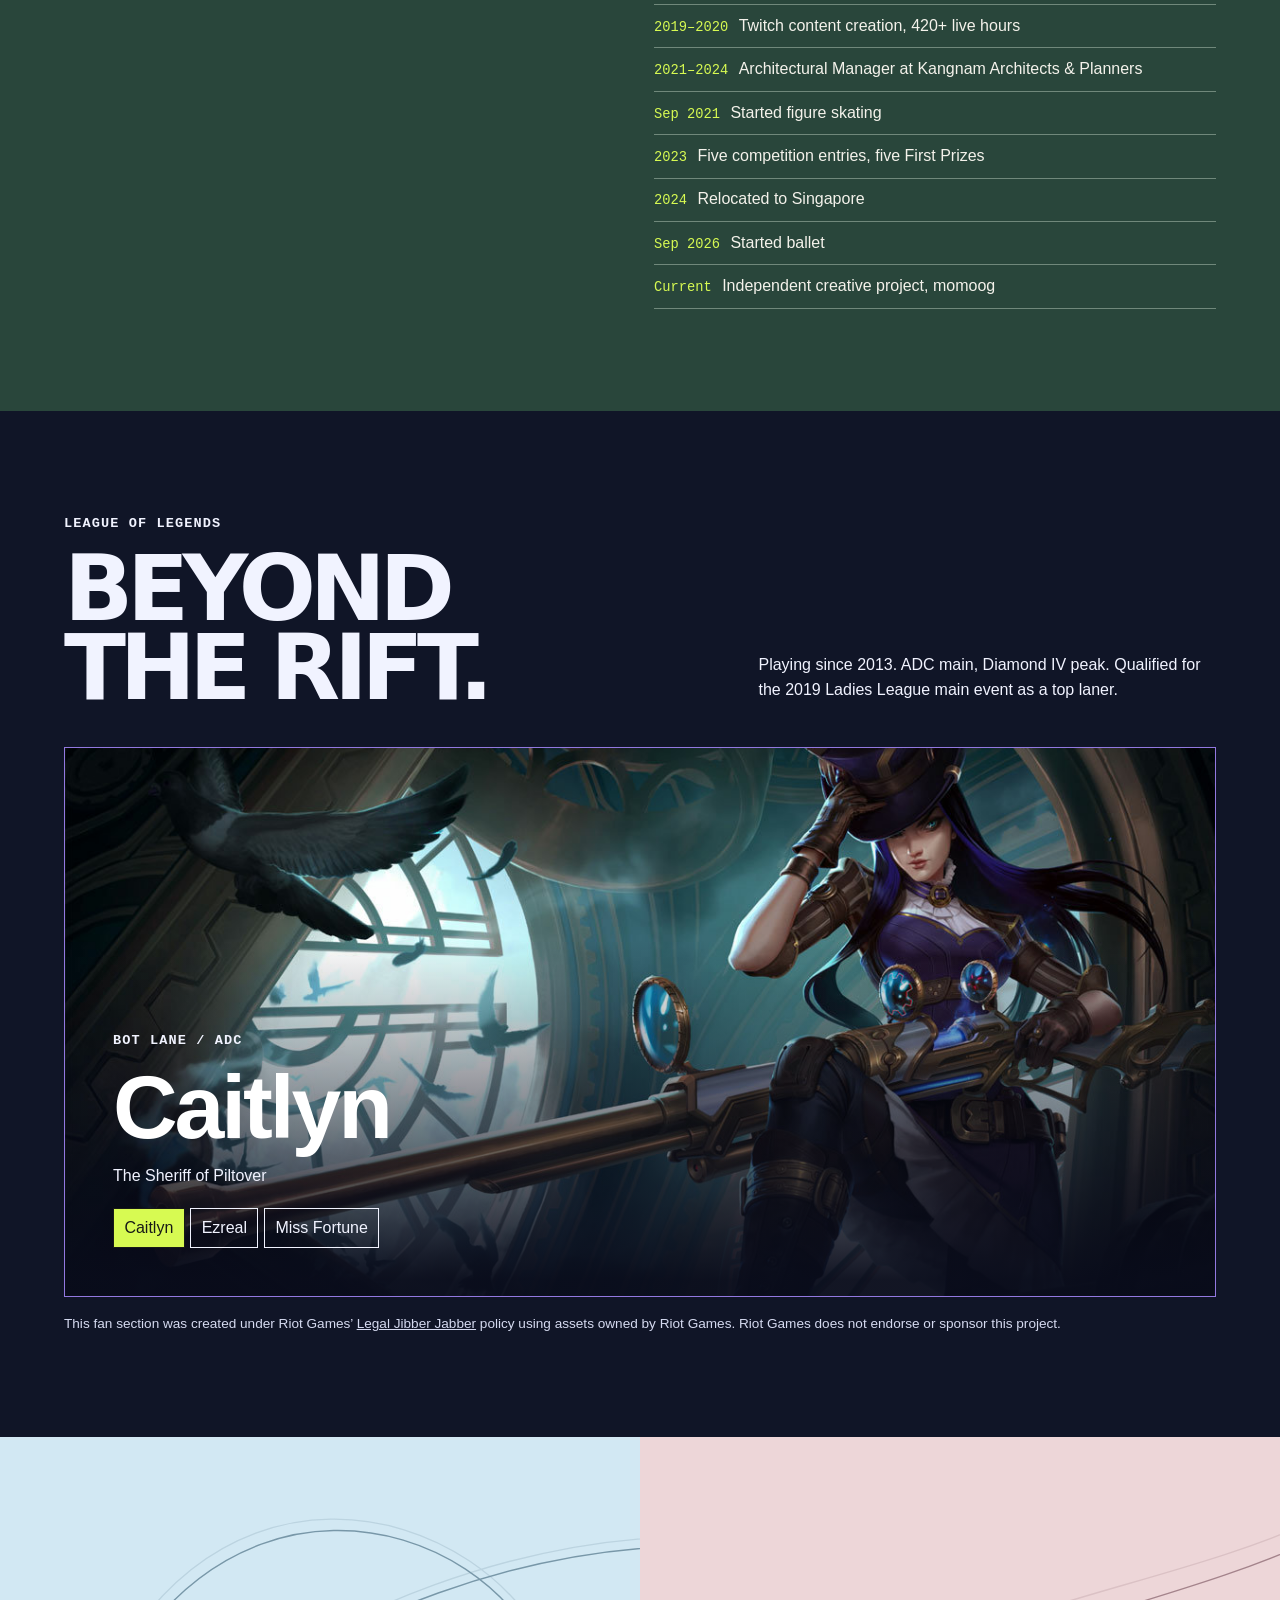
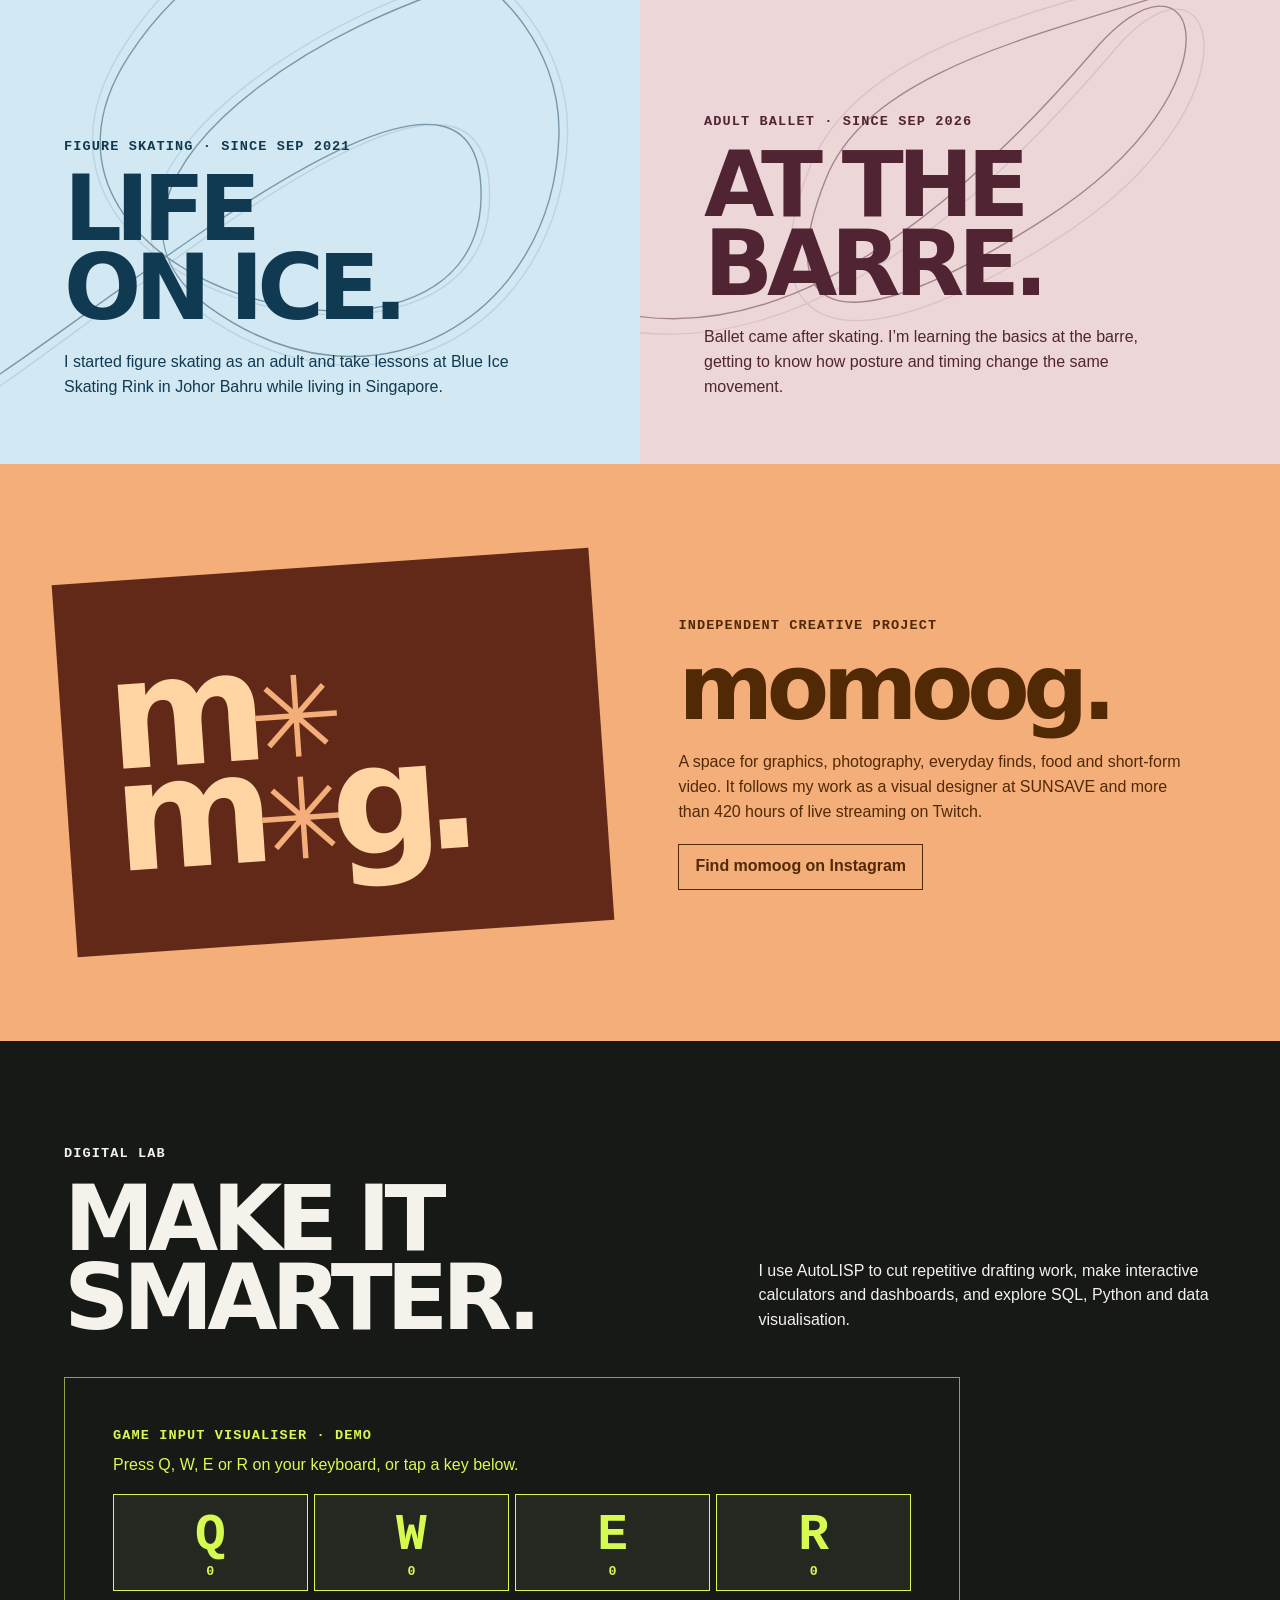
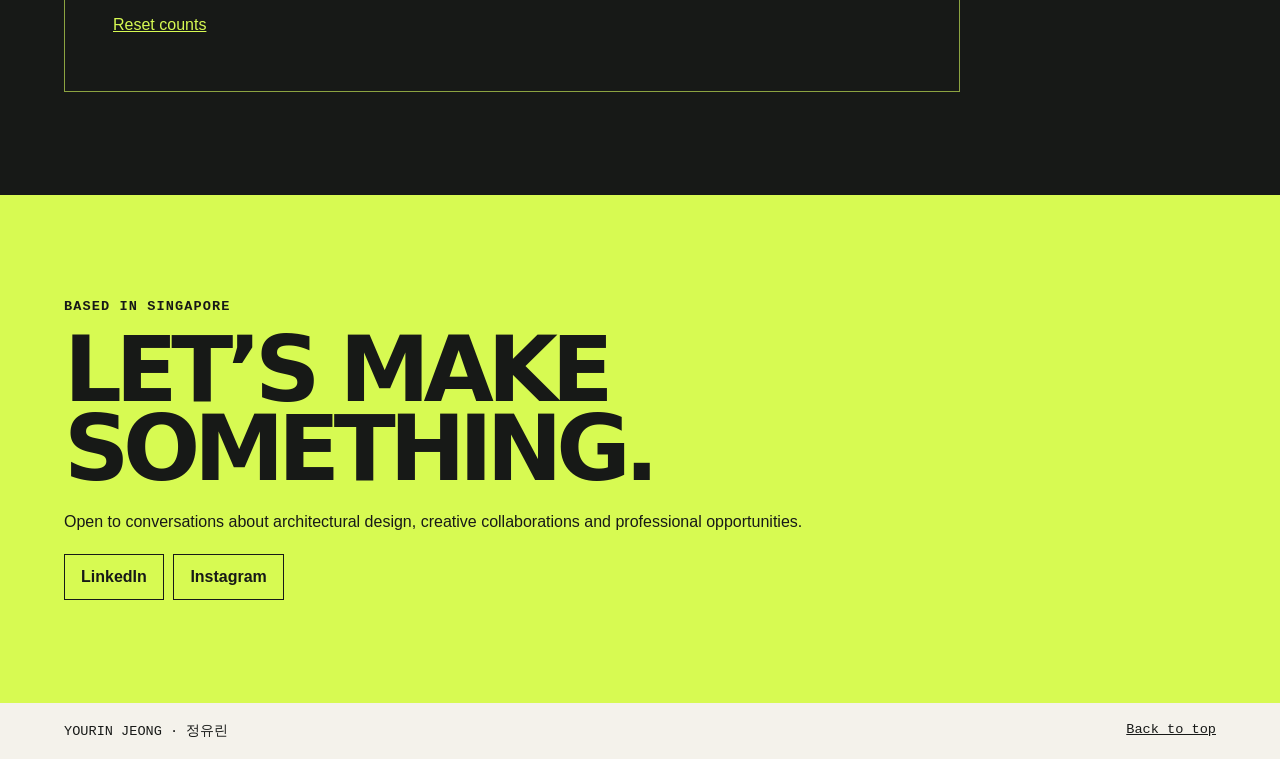
==== commit 6bdeef7e: "Refresh published stylesheet cache" ====
--- a/index.html
+++ b/index.html
@@ -3,7 +3,7 @@
 <title>Yourin Jeong | Architecture & Creative Work</title>
 <meta name="description" content="Yourin Jeong, architectural designer in Singapore. Selected architecture, creative work, movement and digital experiments.">
 <meta property="og:title" content="Yourin Jeong — More than one dimension"><meta property="og:description" content="Architecture, movement and creative experiments from Singapore."><meta property="og:image" content="https://buc02146-cmyk.github.io/assets/reuse.webp">
-<link rel="icon" href="assets/mark.svg"><link rel="stylesheet" href="style.css"><script src="content.js" defer></script><script src="app.js" defer></script>
+<link rel="icon" href="assets/mark.svg"><link rel="stylesheet" href="style.css?v=2"><script src="content.js" defer></script><script src="app.js" defer></script>
 </head><body id="top">
 <a class="skip" href="#work">Skip to work</a><header class="nav"><a class="logo" href="#top" aria-label="Yourin Jeong home">Y<span>↘</span>J</a><nav id="nav" aria-label="Main"><a href="#work" data-ko="건축">Architecture</a><a href="#about" data-ko="소개">About</a><a href="#play" data-ko="게임">Play</a><a href="#movement" data-ko="움직임">Movement</a><a href="#creative" data-ko="창작">Creative</a><a href="#lab" data-ko="실험실">Lab</a><a href="#contact" data-ko="연락처">Contact</a></nav><div class="controls"><button id="menu" aria-controls="nav" aria-expanded="false">Menu</button><button id="lang" aria-label="한국어로 보기">KR</button><button id="theme" aria-label="Toggle colour theme" aria-pressed="false">◐</button></div><div id="progress"></div></header>
 <main>
--- a/style.css
+++ b/style.css
@@ -2,7 +2,7 @@
 :root[data-theme=dark]{color-scheme:dark;--paper:#181b18;--ink:#f4f2eb;--rule:#62665b}
 *{box-sizing:border-box}html{scroll-behavior:smooth;scroll-padding-top:5rem}body{margin:0;background:var(--paper);color:var(--ink);font:1rem/1.55 Arial,"Noto Sans KR",sans-serif}h1,h2,h3,p,figure{margin:0}a{color:inherit}img{display:block;width:100%;height:auto}button{cursor:pointer;font:inherit;color:inherit}button:focus-visible,a:focus-visible{outline:3px solid #5587e2;outline-offset:4px}[hidden]{display:none!important}.skip{position:fixed;z-index:50;left:1rem;top:-4rem;background:var(--accent);color:#171917;padding:.7rem}.skip:focus{top:1rem}
 .nav{position:sticky;top:0;z-index:5;min-height:66px;display:flex;align-items:center;justify-content:space-between;gap:1rem;padding:.5rem var(--gutter);border-bottom:1px solid var(--rule);background:var(--paper)}.logo{font:900 1.8rem/1 var(--display);letter-spacing:-.1em;text-decoration:none;white-space:nowrap}.logo span{color:#668100;margin:0 .12em}.nav nav,.controls{display:flex;align-items:center;gap:clamp(.6rem,2vw,1.75rem)}.controls{gap:.35rem}.nav nav a,.controls button{font:700 .84rem/1.1 var(--mono);text-transform:uppercase;text-decoration:none}.nav nav a:hover,.nav nav a[aria-current]{text-decoration:underline;text-underline-offset:.33em}.controls button{background:transparent;border:1px solid transparent;padding:.55rem .45rem}.controls button:hover{border-color:var(--rule)}#menu{display:none}#progress{position:absolute;bottom:-1px;left:0;right:0;height:3px;background:#91b300;transform:scaleX(0);transform-origin:left;pointer-events:none}
-.hero{min-height:min(760px,83svh);position:relative;isolation:isolate;overflow:hidden;padding:clamp(2rem,5vw,5rem) var(--gutter) 3.6rem;display:grid;align-items:center;background:#e7e9dc;color:#191b16}.hero-art{position:absolute;z-index:-1;inset:0 0 0 34%;background-image:linear-gradient(#65734b26 1px,transparent 1px),linear-gradient(90deg,#65734b26 1px,transparent 1px);background-size:42px 42px;mask-image:linear-gradient(90deg,transparent,#000 30%);border-left:1px solid #65734b40}.hero-art canvas{width:100%;height:100%;display:block}.hero-inner{width:min(100%,95rem);margin:auto}.eyebrow{font:700 .85rem/1.4 var(--mono);letter-spacing:.08em;text-transform:uppercase}.dot{display:inline-block;width:.6em;height:.6em;border-radius:100%;background:#567600;margin-right:.6rem;vertical-align:.1em}.hero h1{font:900 clamp(4.5rem,15vw,15rem)/.76 var(--display);letter-spacing:-.09em;margin:.17em 0 .13em;width:max-content;max-width:100%}.hero h1>span{display:block;animation:reveal .85s cubic-bezier(.16,1,.3,1) both}.hero h1>span+span{animation-delay:.12s;color:transparent;-webkit-text-stroke:2px #191b16}.period{color:#557600;-webkit-text-stroke:0}.hero-foot{display:flex;align-items:end;gap:1.5rem;flex-wrap:wrap}.slogan{font-size:clamp(1rem,2vw,1.55rem);font-weight:900;letter-spacing:-.02em}.hero-copy{max-width:32rem;margin-top:.45rem}.coordinates{position:absolute;bottom:1rem;right:var(--gutter);font:.8rem var(--mono)}.button{display:inline-flex;align-items:center;min-height:44px;border:1px solid currentColor;text-decoration:none;padding:.6rem 1rem;font-weight:700;transition:transform .2s,box-shadow .2s}.button:hover{transform:translate(-3px,-3px);box-shadow:3px 3px 0 currentColor}.acid{color:#171917;background:var(--accent)}.ticker{overflow:hidden;background:var(--accent);color:#171917;border-block:1px solid #171917;padding:.65rem 0;font:700 1rem var(--mono);white-space:nowrap}.ticker div{width:max-content;animation:ticker 32s linear infinite}.ticker:hover div{animation-play-state:paused}@keyframes ticker{to{transform:translateX(-50%)}}@keyframes reveal{from{clip-path:inset(100% 0 0);transform:translateY(20%)}to{clip-path:inset(0 -10% -20%);transform:translateY(0)}}
+.hero{min-height:min(760px,83svh);position:relative;isolation:isolate;overflow:hidden;padding:clamp(2rem,5vw,5rem) var(--gutter) 3.6rem;display:grid;align-items:center;background:#e7e9dc;color:#191b16}.hero-art{position:absolute;z-index:-1;inset:0 0 0 34%;background-image:linear-gradient(#65734b26 1px,transparent 1px),linear-gradient(90deg,#65734b26 1px,transparent 1px);background-size:42px 42px;mask-image:linear-gradient(90deg,transparent,#000 30%);border-left:1px solid #65734b40}.hero-art canvas{width:100%;height:100%;display:block}.hero-inner{width:min(100%,95rem);margin:auto}.eyebrow{font:700 .85rem/1.4 var(--mono);letter-spacing:.08em;text-transform:uppercase}.dot{display:inline-block;width:.6em;height:.6em;border-radius:100%;background:#567600;margin-right:.6rem;vertical-align:.1em}.hero h1{font:900 clamp(4.5rem,15vw,15rem)/.83 var(--display);letter-spacing:-.09em;margin:.17em 0 .13em;width:max-content;max-width:100%}.hero h1>span{display:block;animation:reveal .85s cubic-bezier(.16,1,.3,1) both}.hero h1>span+span{animation-delay:.12s;color:transparent;-webkit-text-stroke:2px #191b16}.period{color:#557600;-webkit-text-stroke:0}.hero-foot{display:flex;align-items:end;gap:1.5rem;flex-wrap:wrap}.slogan{font-size:clamp(1rem,2vw,1.55rem);font-weight:900;letter-spacing:-.02em}.hero-copy{max-width:32rem;margin-top:.45rem}.coordinates{position:absolute;bottom:1rem;right:var(--gutter);font:.8rem var(--mono)}.button{display:inline-flex;align-items:center;min-height:44px;border:1px solid currentColor;text-decoration:none;padding:.6rem 1rem;font-weight:700;transition:transform .2s,box-shadow .2s}.button:hover{transform:translate(-3px,-3px);box-shadow:3px 3px 0 currentColor}.acid{color:#171917;background:var(--accent)}.ticker{overflow:hidden;background:var(--accent);color:#171917;border-block:1px solid #171917;padding:.65rem 0;font:700 1rem var(--mono);white-space:nowrap}.ticker div{width:max-content;animation:ticker 32s linear infinite}.ticker:hover div{animation-play-state:paused}@keyframes ticker{to{transform:translateX(-50%)}}@keyframes reveal{from{clip-path:inset(100% 0 0);transform:translateY(20%)}to{clip-path:inset(-30% -10% -30%);transform:translateY(0)}}
 .section{padding:clamp(3.6rem,8vw,9rem) var(--gutter)}.heading{display:grid;grid-template-columns:1.35fr 1fr;gap:1rem 6vw;align-items:end;margin-bottom:2.5rem}.heading>.eyebrow{grid-column:1/-1}.heading>p:last-child{max-width:30rem;padding-bottom:.25rem}h2{font:900 clamp(2.75rem,7.1vw,8rem)/.87 var(--display);letter-spacing:-.07em;overflow-wrap:anywhere}h3{font-size:clamp(1.3rem,2.5vw,2.4rem);line-height:1.1;letter-spacing:-.035em}.stats{display:grid;grid-template-columns:repeat(4,1fr);border-block:1px solid var(--rule);margin-bottom:4rem}.stats div{min-width:0;padding:.8rem 1rem 1.1rem 0}.stats div+div{border-left:1px solid var(--rule);padding-left:1rem}.stats strong{display:block;font:900 clamp(2.1rem,5vw,5.6rem)/1.15 var(--display);letter-spacing:-.065em}.stats span{display:block}.workbar{display:flex;align-items:center;justify-content:space-between;flex-wrap:wrap;gap:1rem;margin-bottom:1rem}.filters{display:flex;flex-wrap:wrap;gap:.3rem}.filters button,.champ button,.dialog-bar button{background:none;border:1px solid currentColor;min-height:40px;padding:.4rem .65rem}.filters button[aria-pressed=true],.champ button[aria-pressed=true]{background:var(--accent);color:#171917;border-color:#171917}.projects{display:grid;grid-template-columns:repeat(12,1fr);gap:1.7rem .9rem}.project{grid-column:span 4;display:block;color:inherit;text-decoration:none;min-width:0;border:0;border-bottom:1px solid var(--rule);background:none;text-align:left;padding:0}.project.feature{grid-column:span 7}.project.secondary{grid-column:span 5}.project img{aspect-ratio:1.55;object-fit:cover;background:#d4d8c8;transition:filter .35s}.project:hover img{filter:saturate(1.25) contrast(1.05)}.project-line{display:flex;flex-direction:column;gap:.3rem;padding:.85rem 0;font-weight:700;font-size:clamp(1.05rem,2vw,1.65rem);line-height:1.18}.project-line small{font:400 .85rem/1.3 var(--mono)}.project.record{background:#e0e6d4;color:#202516;padding:1rem;min-height:9rem;display:flex;flex-direction:column;justify-content:space-between}.project.record:hover{background:#d7fa52}.work-note{display:flex;align-items:center;justify-content:space-between;gap:1.5rem;flex-wrap:wrap;margin-top:2rem}.work-note p{max-width:42rem}.about{background:#29463b;color:#f4f2eb}.about-grid{display:grid;grid-template-columns:.85fr 1fr;gap:6vw}.about-grid p{max-width:36rem;margin:1rem 0}.timeline{margin:0;list-style:none;padding:0 0 0 1.2rem;position:relative}.timeline:before{content:"";position:absolute;left:0;top:0;bottom:0;width:1px;background:var(--accent);transform-origin:top;transform:scaleY(var(--line,1))}.timeline li{padding:.55rem 0;border-bottom:1px solid #c0d5c477}.timeline time{font:.86rem var(--mono);color:var(--accent);margin-right:.65rem}
 .play{background:#101527;color:#f1f3ff}.champ{position:relative;isolation:isolate;min-height:clamp(22rem,43vw,42rem);display:flex;align-items:end;border:1px solid var(--champ-color,#8f72dc);overflow:hidden;background:radial-gradient(ellipse at 75% 30%,var(--champ-color,#8f72dc),#171a36 74%)}.champ img{position:absolute;inset:0;z-index:-2;width:100%;height:100%;object-fit:cover;object-position:center 31%}.champ:after{content:"";position:absolute;inset:0;z-index:-1;background:linear-gradient(0deg,#090c1bf5 3%,#090c1ba0 25%,transparent 65%)}.champ-info{padding:clamp(1rem,4vw,3rem);width:100%}.champ h3{font-size:clamp(2.6rem,7vw,7rem);color:#fff}.champ p{margin:.5rem 0}.champ button{margin:.7rem .35rem 0 0}.credit{margin-top:1rem;font-size:.85rem;color:#d5daf0}.movement{display:grid;grid-template-columns:1fr 1fr}.movement-panel{min-height:clamp(25rem,49vw,52rem);padding:var(--gutter);display:flex;position:relative;isolation:isolate;overflow:hidden;align-items:end}.movement-panel svg{position:absolute;inset:0;z-index:-1;width:100%;height:100%;fill:none;stroke:currentColor;stroke-width:1.3;opacity:.46}.movement-panel svg path+path{opacity:.25}.motion .trace{stroke-dasharray:1;stroke-dashoffset:1;transition:stroke-dashoffset 2s ease}.motion .seen .trace{stroke-dashoffset:0}.movement-panel h2,.creative h2,.contact h2{margin:.15em 0 .25em}.movement-panel p:last-of-type{max-width:28rem}.ice{background:#d2e8f3;color:#103a52}.ballet{background:#edd6d8;color:#502433}.creative{display:grid;grid-template-columns:1fr 1fr;align-items:center;gap:clamp(2rem,6vw,8rem);background:#f4ae7a;color:#512905}.creative p:not(.eyebrow){max-width:32rem;margin-bottom:1.2rem}.momoog-mark{background:#632918;color:#ffd5a3;padding:.55em .3em;font:900 clamp(3rem,12vw,14rem)/.66 var(--display);letter-spacing:-.12em;transform:rotate(-4deg);overflow:hidden}.momoog-mark span{color:#f4ae7a;font-size:.73em}.media-set{display:grid;gap:1rem;margin-top:1rem}.media-set video,.media-set img{max-width:100%;width:100%}.lab{background:#171917;color:#f4f2eb}.terminal{border:1px solid #8ca341;padding:clamp(1rem,4vw,3rem);color:var(--accent);max-width:56rem}.terminal p+p{margin-top:.5rem}.keys{display:grid;grid-template-columns:repeat(4,1fr);gap:.4rem;margin:1rem 0}.keys button{min-width:0;background:#242821;color:var(--accent);border:1px solid currentColor;padding:.7rem .2rem;font:700 clamp(1.2rem,4vw,3.5rem) var(--mono)}.keys button.active{background:var(--accent);color:#171917;transform:translateY(3px)}.keys output{display:block;font-size:.83rem}.reset{background:none;border:0;padding:.35rem 0;text-decoration:underline}.contact{background:var(--accent);color:#171917}.contact-links{display:flex;gap:.6rem;margin-top:1.2rem}footer{padding:1.2rem var(--gutter);display:flex;gap:.8rem;justify-content:space-between;font:.85rem var(--mono)}
 dialog{color:var(--ink);background:var(--paper);border:1px solid var(--rule);width:min(calc(100% - 2rem),62rem);max-height:90dvh;padding:0;overscroll-behavior:contain}dialog[open]{animation:dialog-in .25s ease-out}@keyframes dialog-in{from{opacity:0;transform:translateY(.6rem)}}dialog::backdrop{background:#0b1012d4}.dialog-bar{display:flex;justify-content:flex-end;align-items:center;flex-wrap:wrap;gap:.4rem;position:sticky;top:0;padding:.45rem;background:var(--paper);z-index:1;border-bottom:1px solid var(--rule)}#detail-body{padding:clamp(1rem,4vw,3rem)}#detail-body h3,#detail-body p{margin-bottom:.8rem}.detail-media{display:grid;gap:1rem}.detail-media button{border:0;padding:0;background:none;text-align:left}.detail-media span{display:block;padding:.25rem 0}#lightbox{width:min(calc(100% - 1rem),95vw)}#image-view{overflow:auto;max-height:75dvh;touch-action:pan-x pan-y}#image-view img{max-height:75dvh;object-fit:contain}#image-view.zoomed img{width:170%;max-width:none;max-height:none;cursor:grab}#lightbox:fullscreen{width:100%;height:100%;max-width:none;max-height:none}#lightbox:fullscreen #image-view{max-height:calc(100dvh - 55px)}.motion .image-enter{animation:reveal .7s ease both}
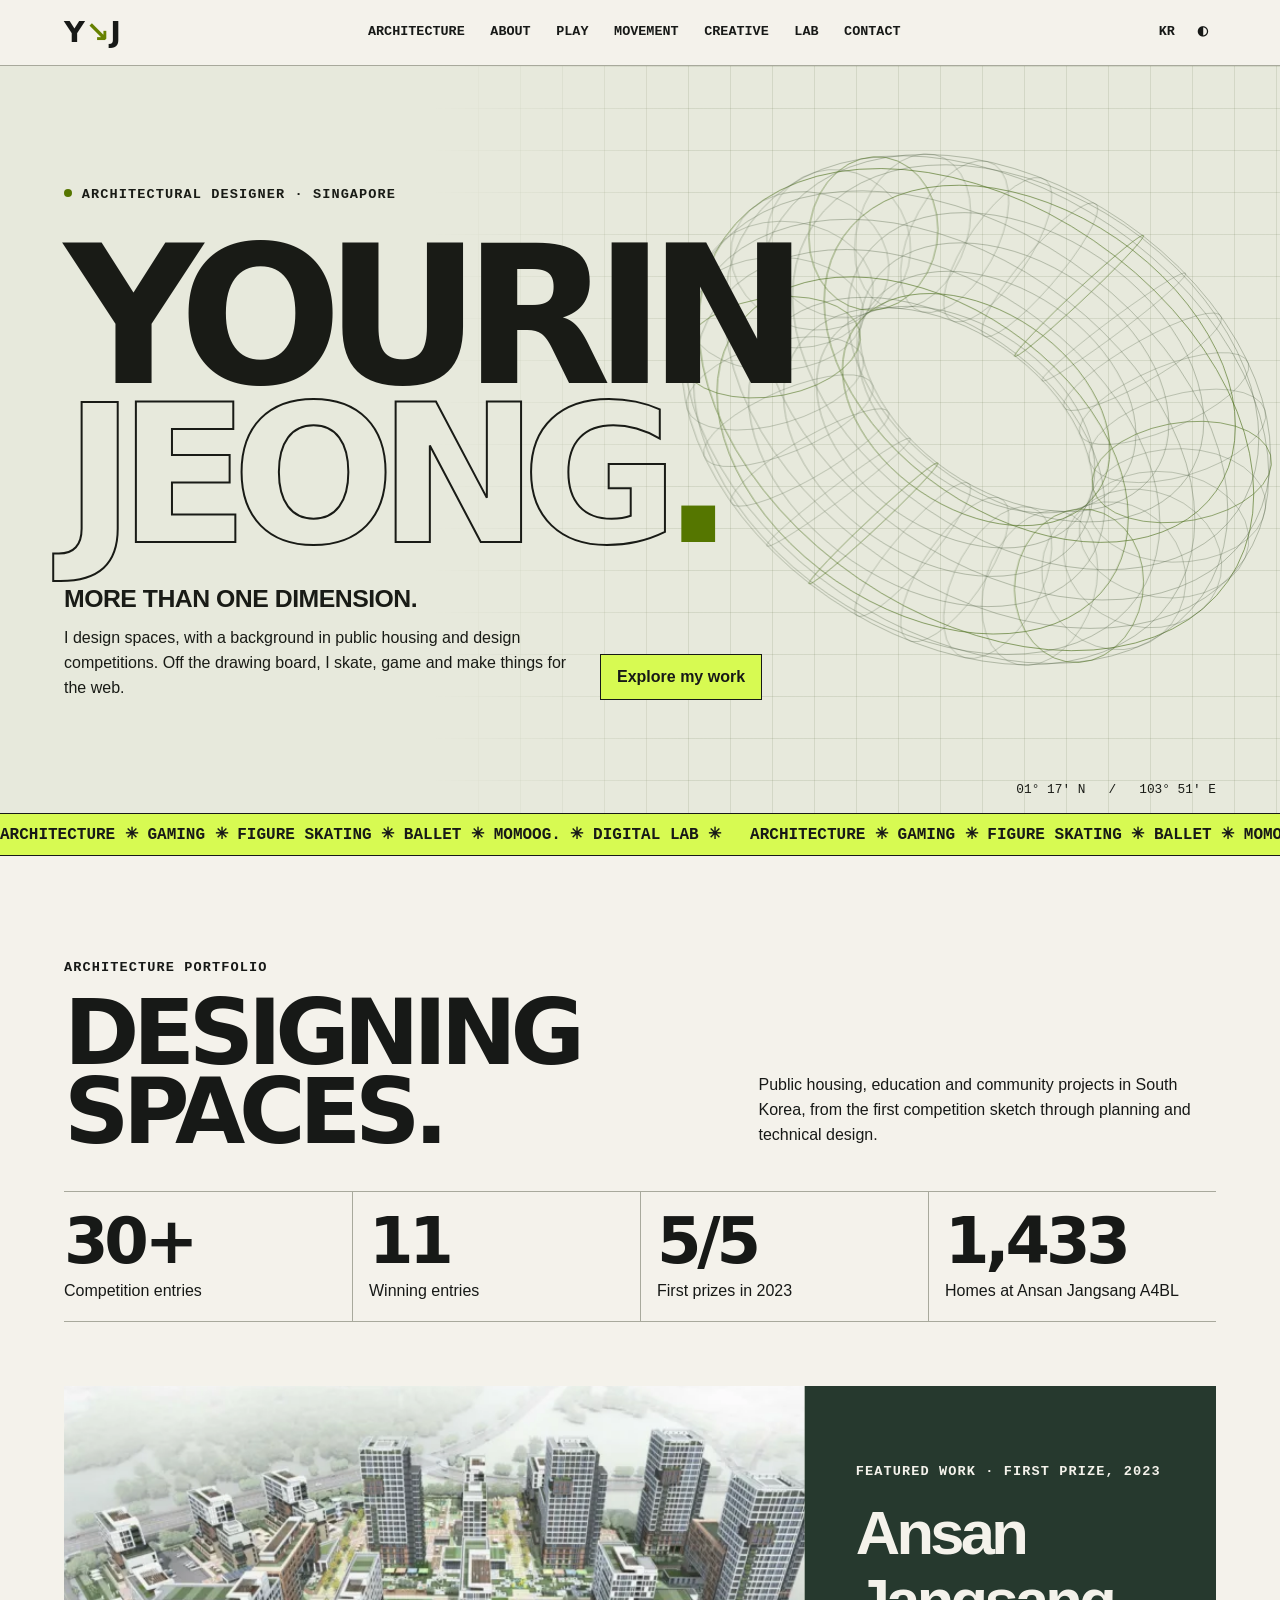
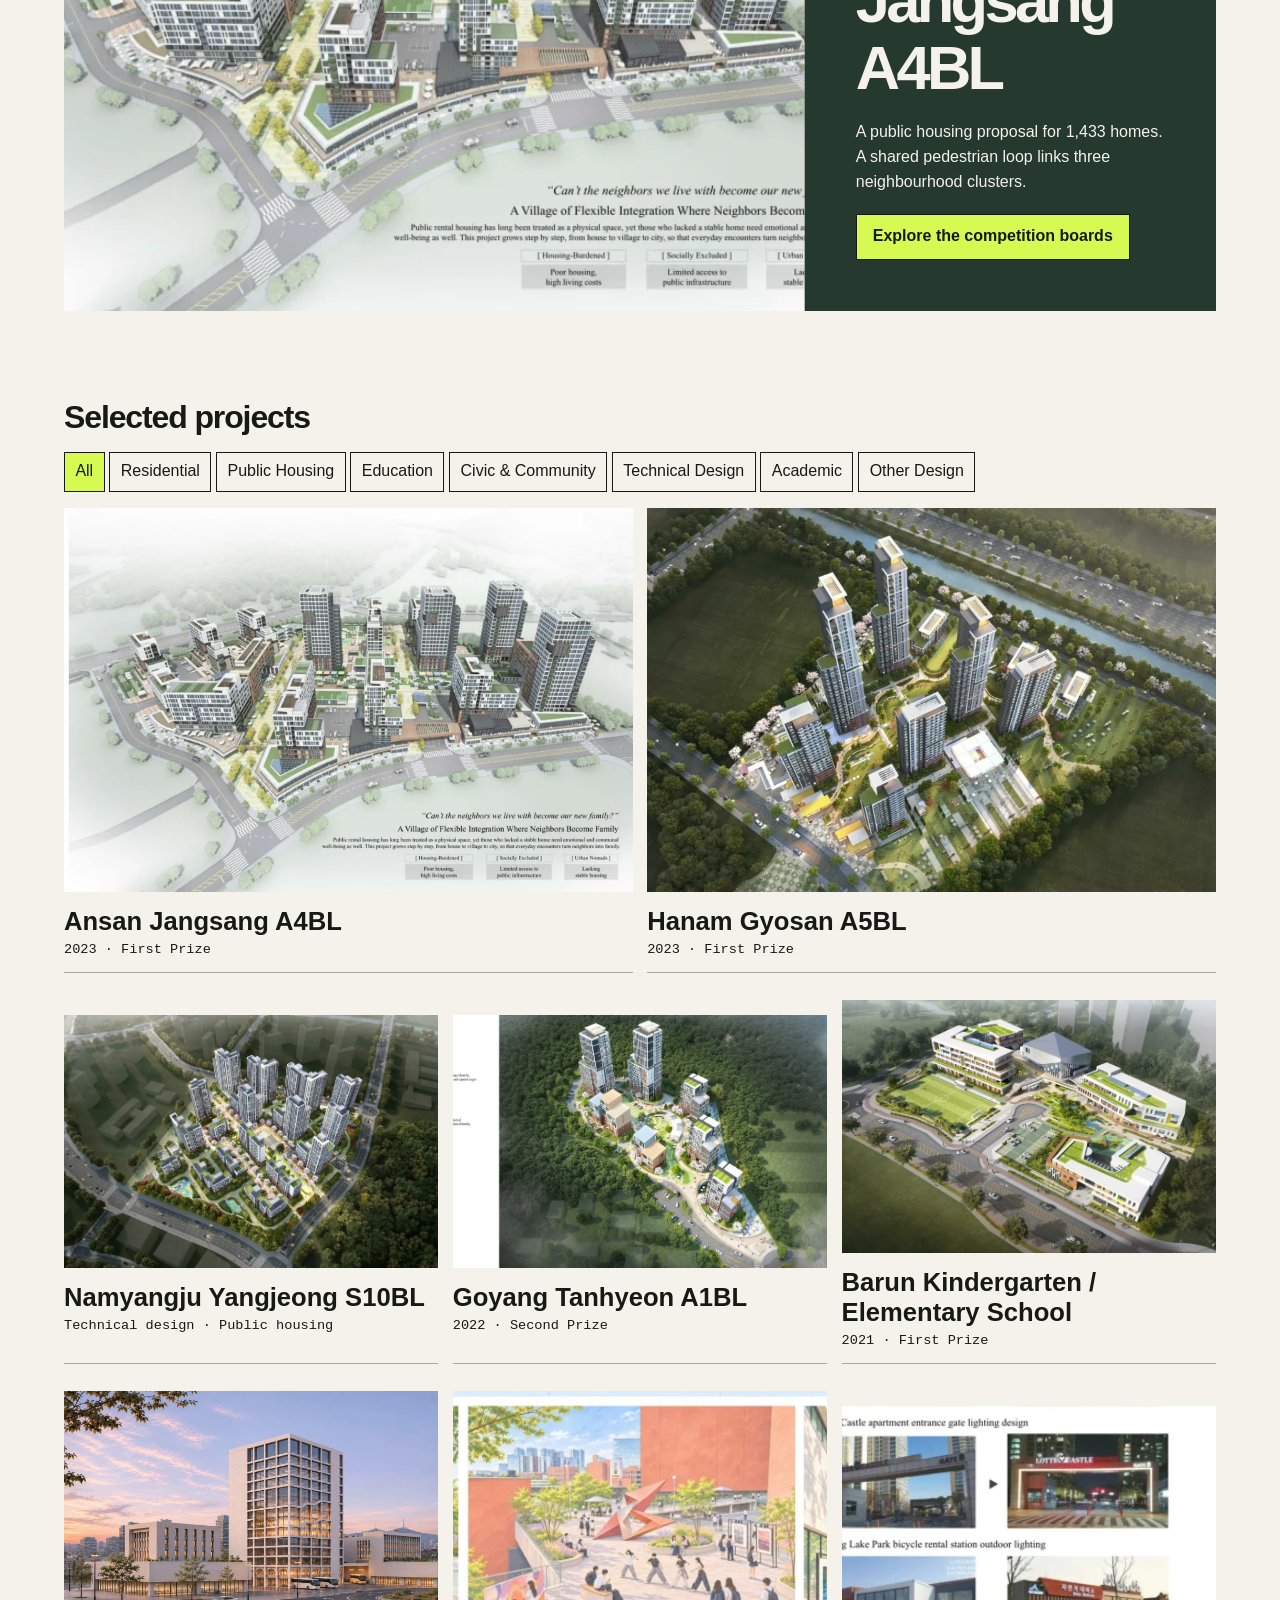
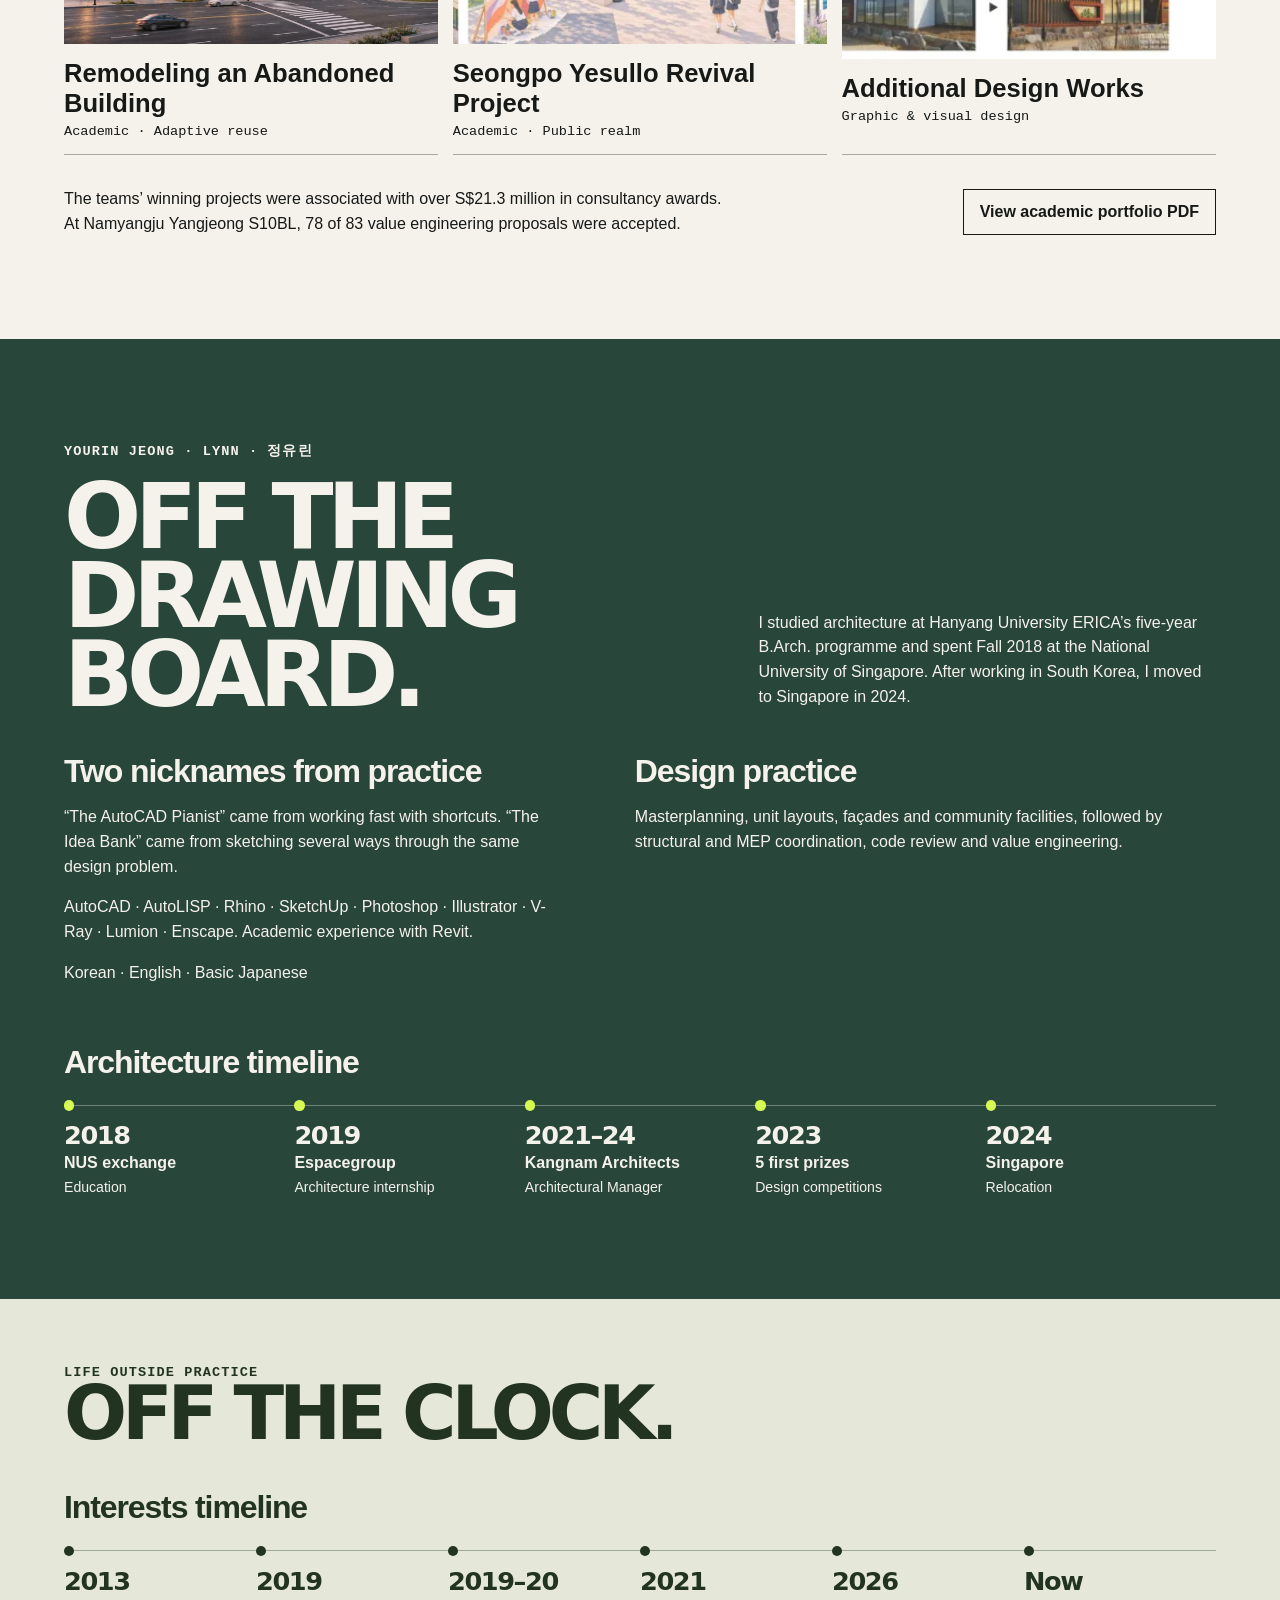
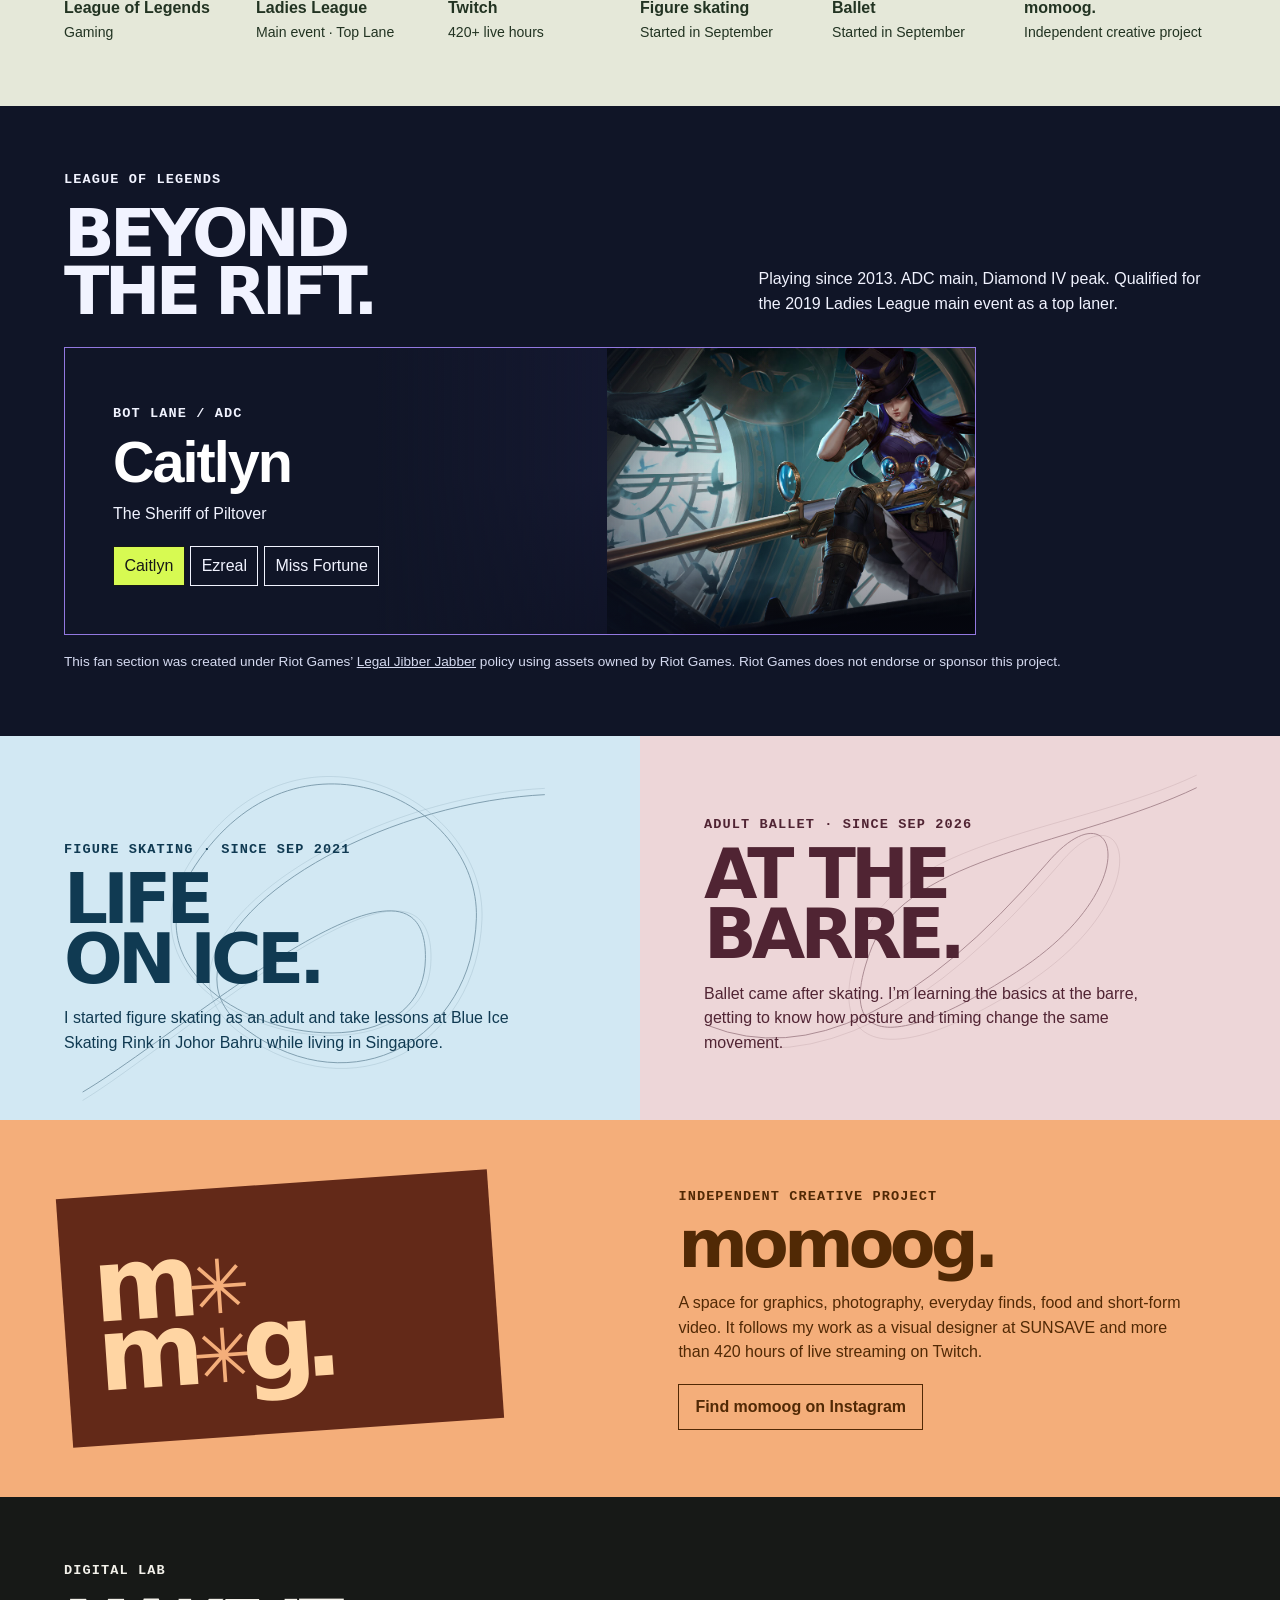
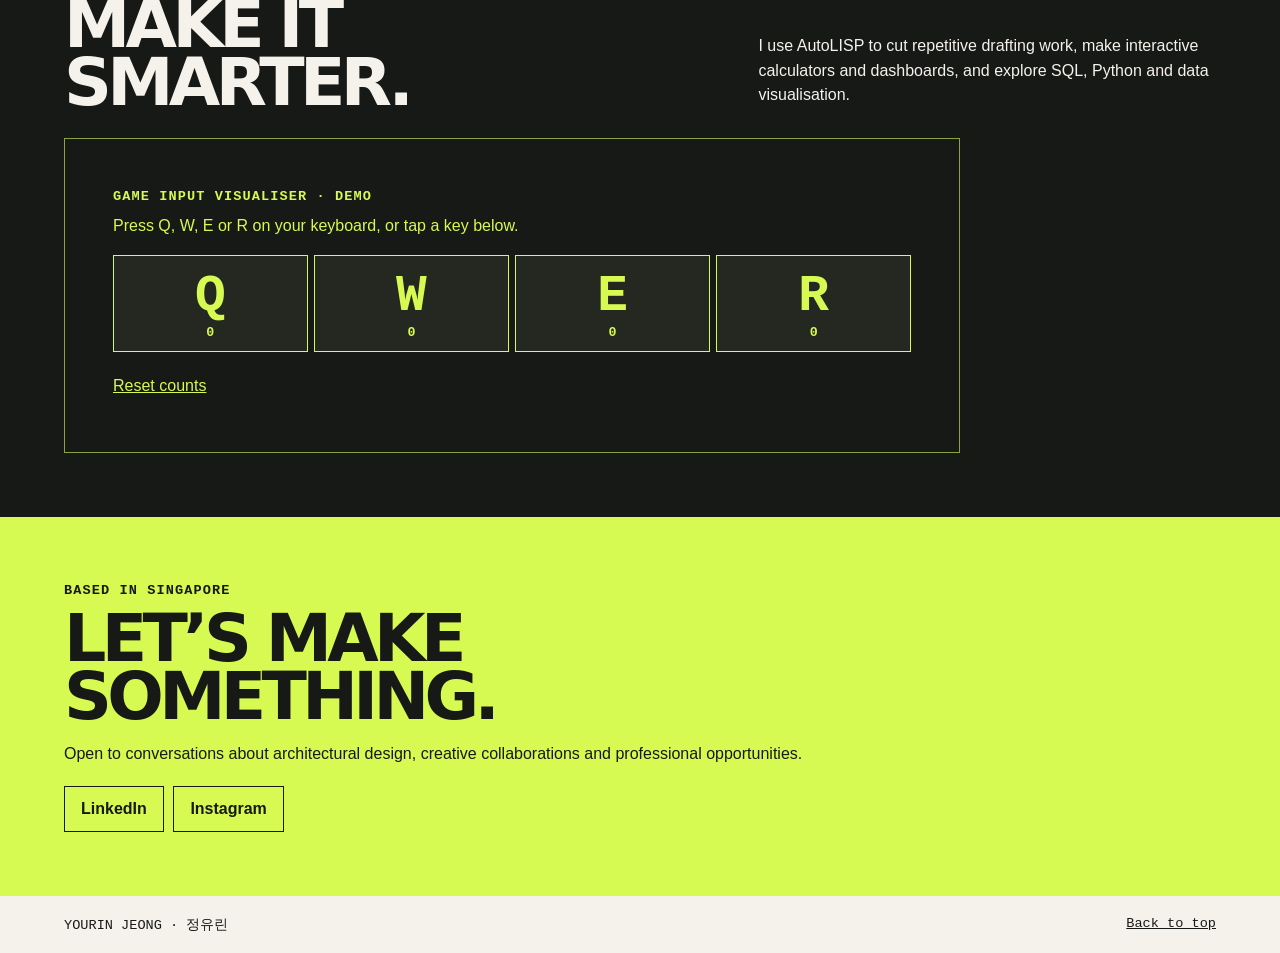
==== commit 62462466: "Lead with architecture and publish the complete project board galleries" ====
--- a/index.html
+++ b/index.html
@@ -3,7 +3,7 @@
 <title>Yourin Jeong | Architecture & Creative Work</title>
 <meta name="description" content="Yourin Jeong, architectural designer in Singapore. Selected architecture, creative work, movement and digital experiments.">
 <meta property="og:title" content="Yourin Jeong — More than one dimension"><meta property="og:description" content="Architecture, movement and creative experiments from Singapore."><meta property="og:image" content="https://buc02146-cmyk.github.io/assets/reuse.webp">
-<link rel="icon" href="assets/mark.svg"><link rel="stylesheet" href="style.css?v=2"><script src="content.js" defer></script><script src="app.js" defer></script>
+<link rel="icon" href="assets/mark.svg"><link rel="stylesheet" href="style.css?v=3"><script src="content.js?v=3" defer></script><script src="app.js?v=3" defer></script>
 </head><body id="top">
 <a class="skip" href="#work">Skip to work</a><header class="nav"><a class="logo" href="#top" aria-label="Yourin Jeong home">Y<span>↘</span>J</a><nav id="nav" aria-label="Main"><a href="#work" data-ko="건축">Architecture</a><a href="#about" data-ko="소개">About</a><a href="#play" data-ko="게임">Play</a><a href="#movement" data-ko="움직임">Movement</a><a href="#creative" data-ko="창작">Creative</a><a href="#lab" data-ko="실험실">Lab</a><a href="#contact" data-ko="연락처">Contact</a></nav><div class="controls"><button id="menu" aria-controls="nav" aria-expanded="false">Menu</button><button id="lang" aria-label="한국어로 보기">KR</button><button id="theme" aria-label="Toggle colour theme" aria-pressed="false">◐</button></div><div id="progress"></div></header>
 <main>
@@ -14,17 +14,21 @@
 <div class="ticker" aria-hidden="true"><div>ARCHITECTURE ✳ GAMING ✳ FIGURE SKATING ✳ BALLET ✳ MOMOOG. ✳ DIGITAL LAB ✳ &nbsp; ARCHITECTURE ✳ GAMING ✳ FIGURE SKATING ✳ BALLET ✳ MOMOOG. ✳ DIGITAL LAB ✳ &nbsp;</div></div>
 <section id="work" class="section work">
 <div class="heading"><p class="eyebrow" data-ko="건축 포트폴리오">ARCHITECTURE PORTFOLIO</p><h2 data-ko="공간을 설계하다.">DESIGNING<br>SPACES.</h2><p data-ko="한국에서 공공주택, 교육시설, 커뮤니티 공간을 설계했습니다. 공모의 첫 스케치부터 계획과 기술 설계까지 참여했습니다.">Public housing, education and community projects in South Korea, from the first competition sketch through planning and technical design.</p></div>
-<div class="stats"><div><strong data-count="30" data-tail="+">30+</strong><span data-ko="설계공모 참여">Competition entries</span></div><div><strong data-count="11">11</strong><span data-ko="수상작">Winning entries</span></div><div><strong data-count="5" data-tail="/5">5/5</strong><span data-ko="2023년 공모 1등">First prizes in 2023</span></div><div><strong data-count="1433">1,433</strong><span data-ko="안산 장항 A4BL 세대수">Homes at Ansan Janghang A4BL</span></div></div>
+<div class="stats"><div><strong data-count="30" data-tail="+">30+</strong><span data-ko="설계공모 참여">Competition entries</span></div><div><strong data-count="11">11</strong><span data-ko="수상작">Winning entries</span></div><div><strong data-count="5" data-tail="/5">5/5</strong><span data-ko="2023년 공모 1등">First prizes in 2023</span></div><div><strong data-count="1433">1,433</strong><span data-ko="안산 장상 A4BL 세대수">Homes at Ansan Jangsang A4BL</span></div></div>
+<div class="architecture-feature" id="architecture-feature">
+<figure class="feature-frame"><img src="assets/cover-06.webp" alt="Ansan Jangsang A4BL aerial perspective" width="800" height="560" loading="lazy"></figure>
+<div class="feature-copy"><p class="eyebrow" data-ko="대표작 · 2023년 설계공모 1등">FEATURED WORK · FIRST PRIZE, 2023</p><h3 data-ko="안산 장상 A4BL">Ansan Jangsang A4BL</h3><p data-ko="1,433세대의 주거와 세 개의 마을을 하나의 순환 보행로로 연결하는 공공주택 계획입니다.">A public housing proposal for 1,433 homes. A shared pedestrian loop links three neighbourhood clusters.</p><button class="button" id="feature-project" data-ko="설계 보드 보기">Explore the competition boards</button></div></div>
 <div class="workbar"><h3 data-ko="선별 프로젝트">Selected projects</h3><div class="filters" id="filters" aria-label="Project categories" hidden></div></div>
 <div class="projects" id="projects">
 <a class="project feature" href="assets/reuse.webp"><img src="assets/reuse.webp" alt="Academic adaptive reuse proposal at dusk" decoding="async"><span class="project-line"><span>Remodeling an Abandoned Building</span><small>Academic · Adaptive reuse</small></span></a>
 <a class="project" href="assets/yesullo.webp"><img src="assets/yesullo.webp" alt="Section and public space illustrations from the Seongpo Yesullo project" loading="lazy"><span class="project-line"><span>Seongpo Yesullo Revival Project</span><small>Academic · Public realm</small></span></a>
-<div class="project record"><h3>Competition & technical design</h3><p>Hanam Gyosan A5BL · Ansan Janghang A4BL · Namyangju Yangjeong S10BL · Goyang Tanhyeon A1BL · Barun Kindergarten / Elementary School</p></div>
+<div class="project record"><h3>Competition & technical design</h3><p>Hanam Gyosan A5BL · Ansan Jangsang A4BL · Namyangju Yangjeong S10BL · Goyang Tanhyeon A1BL · Barun Kindergarten / Elementary School</p></div>
 </div>
 <div class="work-note"><p data-ko="수상 프로젝트와 관련된 팀의 설계 용역 계약 규모는 S$2,130만 이상입니다. 남양주 양정 S10BL에서는 VE 제안 83건 중 78건이 채택됐습니다.">The teams’ winning projects were associated with over S$21.3 million in consultancy awards. At Namyangju Yangjeong S10BL, 78 of 83 value engineering proposals were accepted.</p><a class="button" href="portfolio.pdf" data-ko="학부 작품 PDF 보기">View academic portfolio PDF</a></div>
 </section>
 <section id="about" class="section about"><div class="heading"><p class="eyebrow" data-ko="정유린 · Lynn">YOURIN JEONG · LYNN · 정유린</p><h2 data-ko="도면 안팎의 이야기.">OFF THE<br>DRAWING BOARD.</h2><p data-ko="한양대학교 ERICA에서 5년제 건축학을 전공했고, 2018년 NUS 교환학생으로 처음 싱가포르에서 공부했습니다. 한국에서 건축 실무를 쌓은 뒤 2024년 싱가포르로 이주했습니다.">I studied architecture at Hanyang University ERICA’s five-year B.Arch. programme and spent Fall 2018 at the National University of Singapore. After working in South Korea, I moved to Singapore in 2024.</p></div>
-<div class="about-grid"><div><h3 data-ko="실무에서 얻은 두 별명">Two nicknames from practice</h3><p data-ko="‘AutoCAD 피아니스트’는 단축키를 빠르게 다루는 데서, ‘아이디어 뱅크’는 하나의 설계 문제에 여러 대안을 제시하는 데서 얻은 별명입니다.">“The AutoCAD Pianist” came from working fast with shortcuts. “The Idea Bank” came from sketching several ways through the same design problem.</p><p data-ko="AutoCAD · AutoLISP · Rhino · SketchUp · Photoshop · Illustrator · V-Ray · Lumion · Enscape. Revit은 학부에서 사용했습니다.">AutoCAD · AutoLISP · Rhino · SketchUp · Photoshop · Illustrator · V-Ray · Lumion · Enscape. Academic experience with Revit.</p><p data-ko="한국어 · 영어 · 일본어 기초">Korean · English · Basic Japanese</p></div><ol class="timeline" id="timeline"><li>2018 — NUS architecture exchange</li><li>2021–2024 — Architectural Manager, Kangnam Architects &amp; Planners</li><li>2024 — Relocated to Singapore</li></ol></div></section>
+<div class="about-grid"><div><h3 data-ko="실무에서 얻은 두 별명">Two nicknames from practice</h3><p data-ko="‘AutoCAD 피아니스트’는 단축키를 빠르게 다루는 데서, ‘아이디어 뱅크’는 하나의 설계 문제에 여러 대안을 제시하는 데서 얻은 별명입니다.">“The AutoCAD Pianist” came from working fast with shortcuts. “The Idea Bank” came from sketching several ways through the same design problem.</p><p data-ko="AutoCAD · AutoLISP · Rhino · SketchUp · Photoshop · Illustrator · V-Ray · Lumion · Enscape. Revit은 학부에서 사용했습니다.">AutoCAD · AutoLISP · Rhino · SketchUp · Photoshop · Illustrator · V-Ray · Lumion · Enscape. Academic experience with Revit.</p><p data-ko="한국어 · 영어 · 일본어 기초">Korean · English · Basic Japanese</p></div><div class="practice"><h3 data-ko="실무 범위">Design practice</h3><p data-ko="마스터플랜과 단위세대 계획, 입면과 커뮤니티 시설 설계, 구조·설비 협의, 인허가 검토와 VE까지 참여했습니다.">Masterplanning, unit layouts, façades and community facilities, followed by structural and MEP coordination, code review and value engineering.</p></div></div><h3 class="track-heading" data-ko="건축 연혁">Architecture timeline</h3><ol class="track" id="professional-timeline"></ol></section>
+<section id="life" class="section life"><p class="eyebrow" data-ko="취미와 창작">LIFE OUTSIDE PRACTICE</p><h2 data-ko="도면 밖에서.">OFF THE CLOCK.</h2><h3 class="track-heading" data-ko="취미·창작 연혁">Interests timeline</h3><ol class="track" id="personal-timeline"></ol></section>
 <section id="play" class="section play"><div class="heading"><p class="eyebrow">LEAGUE OF LEGENDS</p><h2 data-ko="소환사의 협곡에서.">BEYOND<br>THE RIFT.</h2><p data-ko="2013년부터 플레이한 원딜 유저. 최고 티어는 다이아몬드 IV. 2019 레이디스 리그 본선에는 탑 라이너로 진출했습니다.">Playing since 2013. ADC main, Diamond IV peak. Qualified for the 2019 Ladies League main event as a top laner.</p></div>
 <div class="champ" id="champ"><img id="splash" src="assets/Caitlyn.jpg" alt="Caitlyn official splash art" loading="lazy"><div class="champ-info"><p class="eyebrow">BOT LANE / ADC</p><h3 id="champ-name">Caitlyn</h3><p id="champ-title">The Sheriff of Piltover</p><div id="champ-tabs" aria-label="Champion selection"><button data-champ="0" aria-pressed="true">Caitlyn</button><button data-champ="1" aria-pressed="false">Ezreal</button><button data-champ="2" aria-pressed="false">Miss Fortune</button></div></div></div>
 <p class="credit">This fan section was created under Riot Games’ <a href="https://www.riotgames.com/en/legal">Legal Jibber Jabber</a> policy using assets owned by Riot Games. Riot Games does not endorse or sponsor this project.</p></section>
--- a/style.css
+++ b/style.css
@@ -9,3 +9,47 @@
 @media(max-width:900px){#menu{display:block}.nav nav{display:none;position:absolute;left:0;right:0;top:100%;background:var(--paper);padding:1rem var(--gutter);border-bottom:1px solid var(--rule);flex-wrap:wrap}.nav nav.open{display:flex}.nav nav a{padding:.6rem}.project{grid-column:span 6}}
 @media(max-width:640px){.hero{min-height:34rem}.hero h1{font-size:clamp(4.1rem,19vw,8rem)}.hero-art{inset:0 0 0 13%;opacity:.58}.heading,.about-grid,.movement,.creative{grid-template-columns:1fr}.heading>p:last-child{padding:0}.stats{grid-template-columns:1fr 1fr;margin-bottom:2.5rem}.stats div:nth-child(3){border-left:0;padding-left:0}.stats div:nth-child(n+3){border-top:1px solid var(--rule)}.project.feature,.project.secondary{grid-column:1/-1}.project.record{min-height:8rem}.project.record small{overflow-wrap:anywhere}.movement-panel{padding-block:5rem}.momoog-mark{max-width:20rem}footer{font-size:.76rem}}
 @media(prefers-reduced-motion:reduce){*,*::before,*::after{animation-duration:.01ms!important;transition-duration:.01ms!important;scroll-behavior:auto!important}}
+
+/* Architecture opens with an oversized image, followed by a dense project index. */
+.architecture-feature{position:relative;display:grid;grid-template-columns:1.8fr 1fr;background:#26392e;color:#f4f2eb;margin:0 0 clamp(3rem,7vw,7rem);overflow:hidden}
+.feature-frame{overflow:hidden;min-height:clamp(18rem,41vw,42rem);position:relative;background:#80927b}
+.feature-frame img{position:absolute;inset:-42px 0;width:100%;height:calc(100% + 84px);object-fit:cover;transform:translateY(var(--parallax,0px))}
+.feature-copy{align-self:end;padding:clamp(1.25rem,4vw,4rem)}
+.feature-copy h3{font-size:clamp(2rem,4.8vw,5rem);margin:.3em 0;letter-spacing:-.06em}
+.feature-copy .button{margin-top:1.2rem;background:#d7fa52;color:#171917}
+.motion .architecture-feature.seen .feature-frame{animation:board-reveal .9s cubic-bezier(.16,1,.3,1) both}
+@keyframes board-reveal{from{clip-path:inset(0 100% 0 0)}to{clip-path:inset(0)}}
+.projects .illustrated{grid-column:span 4}
+.projects .illustrated:first-child,.projects .illustrated:nth-child(2){grid-column:span 6}
+.project img{aspect-ratio:1.48;transition:transform .45s cubic-bezier(.16,1,.3,1),filter .35s}
+.project{overflow:hidden}
+.project:hover img,.project:focus-visible img{transform:scale(1.035)}
+#detail{width:min(calc(100% - 2rem),83rem)}
+#detail-body h4{font:700 .85rem var(--mono);text-transform:uppercase;margin:1.8rem 0 .8rem}
+#detail-body p:not(.eyebrow){max-width:60ch}
+.detail-media button img{outline:1px solid #aaa79c}
+.detail-media button:hover span{text-decoration:underline}
+.track-heading{margin:2.7rem 0 1.1rem}
+.track{--track-line:currentColor;display:grid;grid-auto-columns:minmax(0,1fr);grid-auto-flow:column;position:relative;list-style:none;margin:0;padding:1.6rem 0 0;gap:0}
+.track::before,.track::after{content:"";position:absolute;left:0;right:0;top:.45rem;height:1px;background:currentColor;opacity:.35}
+.track::after{height:2px;opacity:1;background:var(--track-line);transform:scaleX(var(--line,1));transform-origin:left}
+.about .track{--track-line:#d7fa52}
+.track li{display:flex;flex-direction:column;gap:.32rem;min-width:0;position:relative;padding-right:.65rem}
+.track li::before{content:"";width:.65rem;height:.65rem;background:var(--track-line);border-radius:50%;position:absolute;left:0;top:-1.44rem}
+.track-year{font:900 clamp(1.1rem,2vw,2.2rem)/1 var(--display);letter-spacing:-.055em}
+.track-context{font-size:.88rem;line-height:1.35}
+.track strong{line-height:1.18;overflow-wrap:anywhere}
+.life{background:#e5e8d9;color:#223322}
+.life,.play,.creative,.lab,.contact{padding-block:clamp(2.6rem,5vw,5rem)}
+.life h2{font-size:clamp(2.7rem,5.8vw,6rem)}
+.play .heading,.lab .heading{margin-bottom:1.6rem}
+.play h2,.lab h2,.creative h2,.contact h2{font-size:clamp(2.5rem,5.2vw,5.5rem)}
+.champ{max-width:57rem;min-height:17rem;background:#171a36}
+.champ img{left:auto;width:min(50%,23rem);max-height:100%;object-position:60% 38%}
+.champ::after{background:linear-gradient(90deg,#101527 34%,transparent 78%),linear-gradient(0deg,#090c1b8c,transparent 55%)}
+.champ h3{font-size:clamp(2rem,4.5vw,4.5rem)}
+.movement-panel{min-height:clamp(20rem,30vw,32rem)}
+.movement-panel h2{font-size:clamp(2.75rem,5.4vw,6rem)}
+.momoog-mark{max-width:27rem;font-size:clamp(3rem,8vw,9rem)}
+@media(max-width:900px){.projects .illustrated{grid-column:span 6}}
+@media(max-width:680px){.architecture-feature{grid-template-columns:1fr}.feature-frame{min-height:16rem}.track{grid-auto-flow:row;padding:0 0 0 1.5rem;gap:1.25rem}.track::before,.track::after{top:0;bottom:0;left:.3rem;width:1px;height:auto;right:auto}.track::after{width:2px;transform:scaleY(var(--line,1));transform-origin:top}.track li::before{left:-1.48rem;top:.14rem}.track li{display:grid;grid-template-columns:4.2rem 1fr;gap:.15rem .35rem}.track-context{grid-column:2}.projects .illustrated:first-child,.projects .illustrated:nth-child(2){grid-column:1/-1}.champ img{width:62%}.champ::after{background:linear-gradient(90deg,#101527 30%,#10152722 88%)}} 
